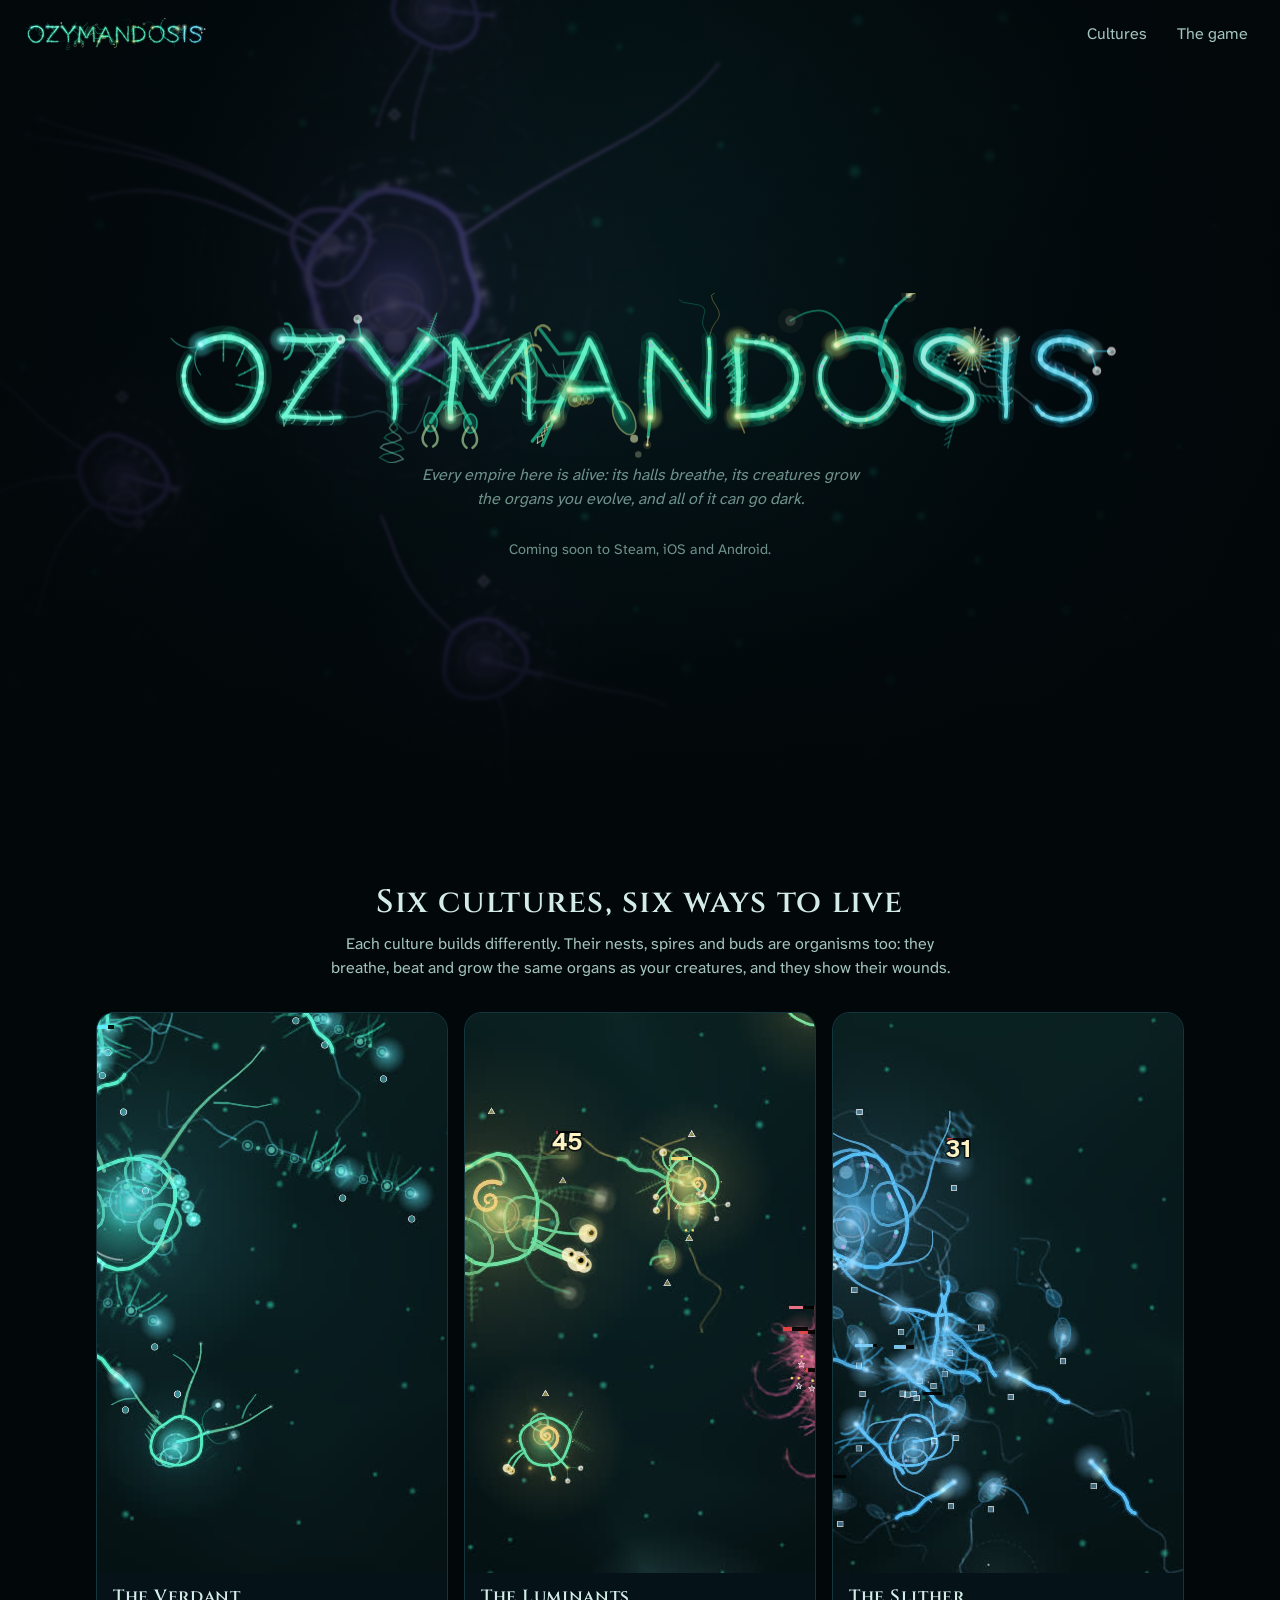
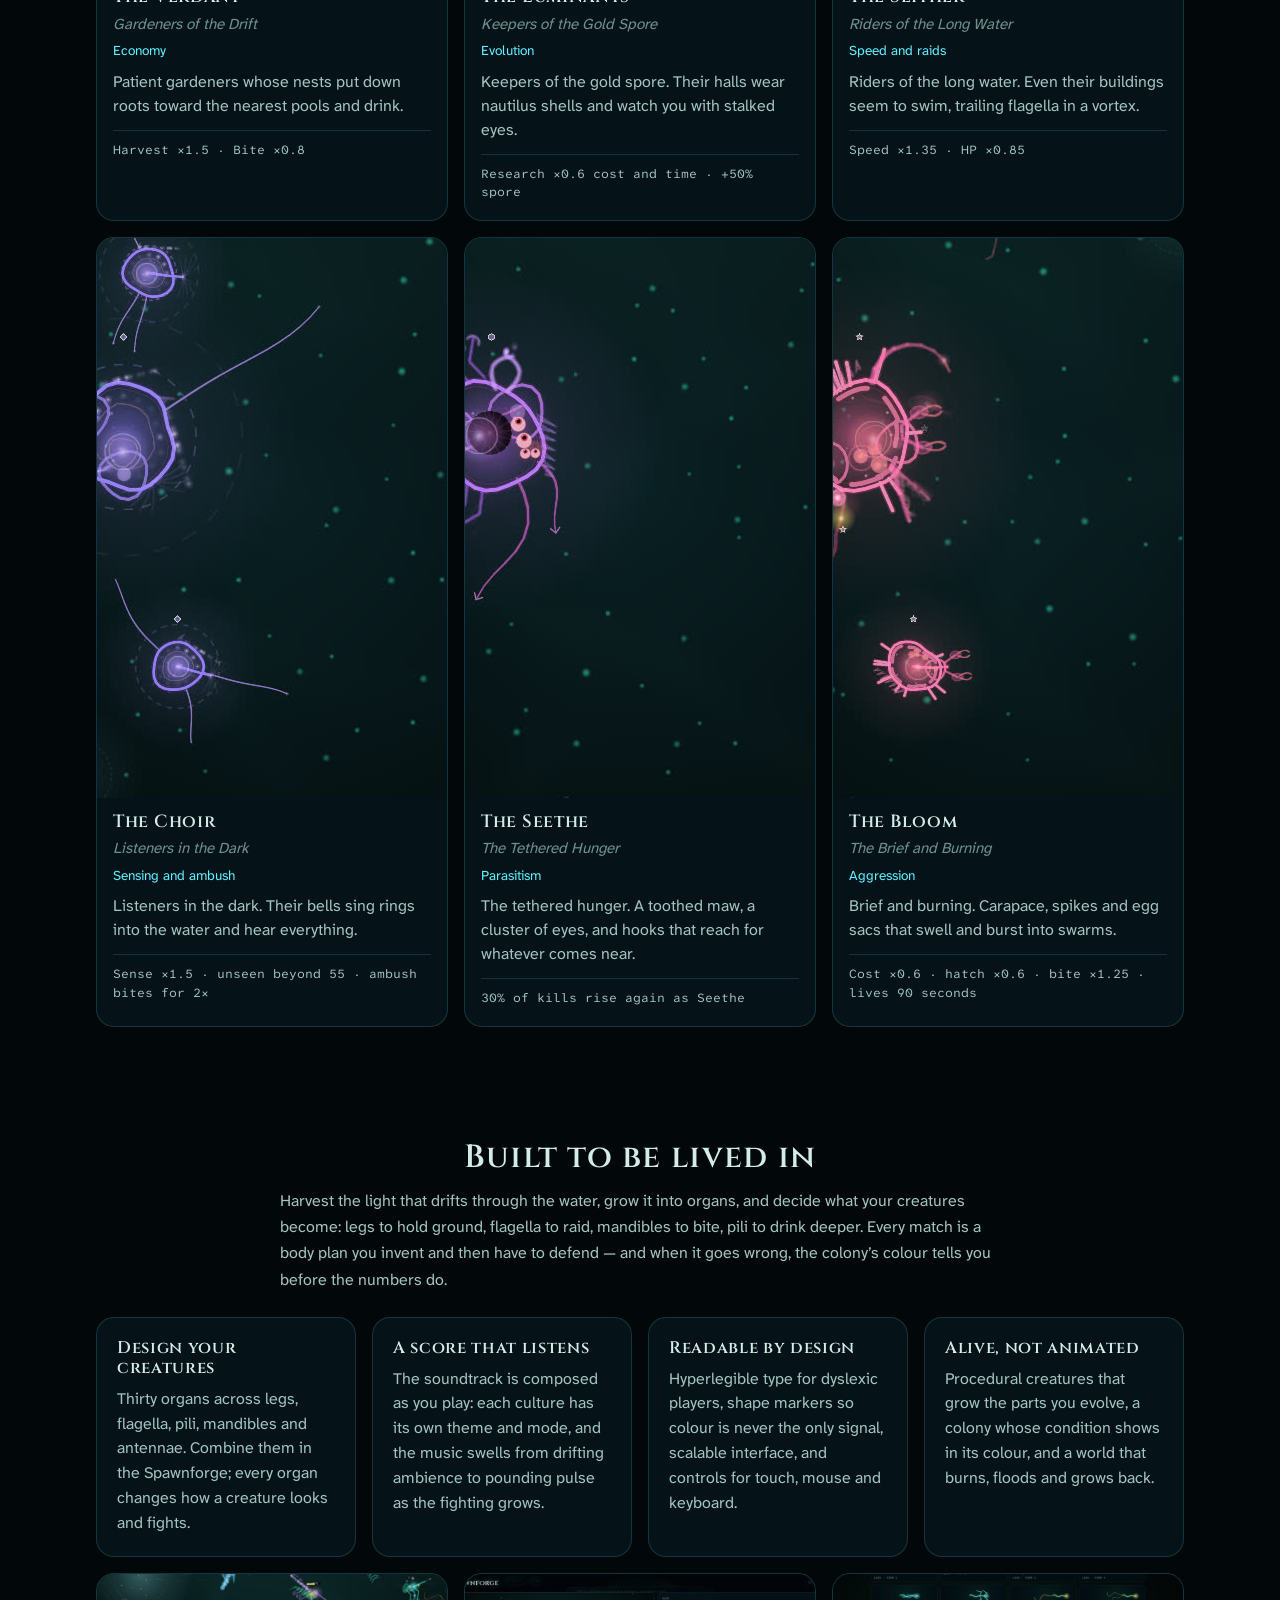
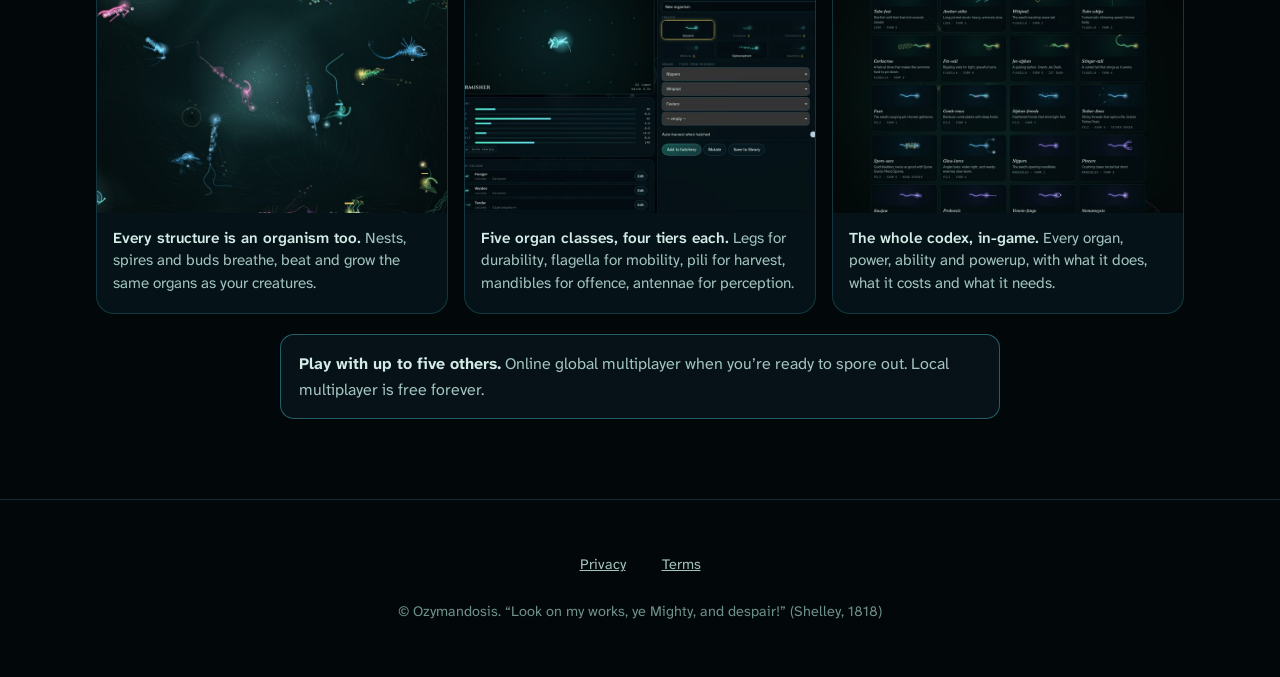
==== index.html @ fb5f427e "site: reword the multiplayer line Christopher's copy: "Play with up to five others. Online global mu" ====
<!doctype html>
<html lang="en">
<head>
<meta charset="utf-8">
<meta name="viewport" content="width=device-width, initial-scale=1">
<meta name="theme-color" content="#02070a">
<title>Ozymandosis — a real-time strategy game of living light</title>
<meta name="description" content="A real-time strategy game of living light: grow a bioluminescent culture, evolve its creatures organ by organ. Coming to Steam, iOS and Android.">
<link rel="canonical" href="https://ozymandosis.com/">
<meta property="og:type" content="website">
<meta property="og:site_name" content="Ozymandosis">
<meta property="og:locale" content="en">
<meta property="og:url" content="https://ozymandosis.com/">
<meta property="og:title" content="Ozymandosis — a real-time strategy game of living light">
<meta property="og:description" content="A real-time strategy game of living light: grow a bioluminescent culture, evolve its creatures organ by organ. Coming to Steam, iOS and Android.">
<meta property="og:image" content="https://ozymandosis.com/img/og.jpg">
<meta property="og:image:width" content="1200">
<meta property="og:image:height" content="630">
<meta property="og:image:alt" content="The Ozymandosis title screen: a glowing wordmark over a dark bloom of creatures.">
<meta name="twitter:card" content="summary_large_image">
<meta name="twitter:title" content="Ozymandosis — a real-time strategy game of living light">
<meta name="twitter:description" content="A real-time strategy game of living light: grow a bioluminescent culture, evolve its creatures organ by organ. Coming to Steam, iOS and Android.">
<meta name="twitter:image" content="https://ozymandosis.com/img/og.jpg">
<link rel="icon" href="/icon.svg" type="image/svg+xml">
<link rel="preload" href="/fonts/AtkinsonNext-normal.woff2" as="font" type="font/woff2" crossorigin>
<script type="application/ld+json">
{
  "@context": "https://schema.org",
  "@graph": [
    {
      "@type": "VideoGame",
      "@id": "https://ozymandosis.com/#game",
      "name": "Ozymandosis",
      "url": "https://ozymandosis.com/",
      "description": "A real-time strategy game of living light: grow a bioluminescent culture, evolve its creatures organ by organ. Coming to Steam, iOS and Android.",
      "image": "https://ozymandosis.com/img/title.jpg",
      "genre": "Real-time strategy",
      "applicationCategory": "Game",
      "gamePlatform": [
        "Steam",
        "iOS",
        "Android"
      ],
      "operatingSystem": "Windows, macOS, iOS, Android",
      "inLanguage": "en",
      "publisher": {
        "@id": "https://ozymandosis.com/#org"
      }
    },
    {
      "@type": "Organization",
      "@id": "https://ozymandosis.com/#org",
      "name": "Ozymandosis",
      "url": "https://ozymandosis.com/",
      "logo": "https://ozymandosis.com/icon.svg"
    },
    {
      "@type": "WebSite",
      "@id": "https://ozymandosis.com/#site",
      "url": "https://ozymandosis.com/",
      "name": "Ozymandosis",
      "inLanguage": "en",
      "about": {
        "@id": "https://ozymandosis.com/#game"
      }
    }
  ]
}
</script>
<link rel="stylesheet" href="/ozy.css">
<link rel="stylesheet" href="/site.css">
</head>
<body>
<nav class="site" aria-label="Site">
  <a class="mark" href="/" aria-label="Ozymandosis home"><canvas data-living-logo aria-hidden="true"></canvas><span class="sr-only">Ozymandosis</span></a>
  <div class="links"><a href="#cultures">Cultures</a><a href="#world">The game</a></div>
</nav>
<header class="hero">
  <div>
    <h1 class="title-lockup hero-title"><canvas data-living-logo aria-hidden="true"></canvas><span class="sr-only">Ozymandosis</span></h1>
    <p class="verse">Every empire here is alive: its halls breathe, its creatures grow the organs you evolve, and all of it can go dark.</p>
    <p class="platforms" id="platforms">Coming soon to Steam, iOS and Android.</p>
  </div>
</header>

<section class="band" id="cultures">
  <h2>Six cultures, six ways to live</h2>
  <p class="intro">Each culture builds differently. Their nests, spires and buds are organisms too: they breathe, beat and grow the same organs as your creatures, and they show their wounds.</p>
  <div class="cultures">
    <article class="culture"><img src="/img/verdant.jpg" alt="A Verdant nucleus sending roots toward glowing pools" loading="lazy" decoding="async" width="820" height="560"><div class="tx"><h3>The Verdant</h3><p class="epithet">Gardeners of the Drift</p><p class="role">Economy</p><p>Patient gardeners whose nests put down roots toward the nearest pools and drink.</p><p class="rule">Harvest ×1.5 · Bite ×0.8</p></div></article>
    <article class="culture"><img src="/img/luminant.jpg" alt="A Luminant nucleus with a golden nautilus shell and eyes on stalks" loading="lazy" decoding="async" width="820" height="560"><div class="tx"><h3>The Luminants</h3><p class="epithet">Keepers of the Gold Spore</p><p class="role">Evolution</p><p>Keepers of the gold spore. Their halls wear nautilus shells and watch you with stalked eyes.</p><p class="rule">Research ×0.6 cost and time · +50% spore</p></div></article>
    <article class="culture"><img src="/img/current.jpg" alt="A Slither nucleus trailing a vortex of flagella" loading="lazy" decoding="async" width="820" height="560"><div class="tx"><h3>The Slither</h3><p class="epithet">Riders of the Long Water</p><p class="role">Speed and raids</p><p>Riders of the long water. Even their buildings seem to swim, trailing flagella in a vortex.</p><p class="rule">Speed ×1.35 · HP ×0.85</p></div></article>
    <article class="culture"><img src="/img/choir.jpg" alt="A Choir bell with long antennae and chasing lights" loading="lazy" decoding="async" width="820" height="560"><div class="tx"><h3>The Choir</h3><p class="epithet">Listeners in the Dark</p><p class="role">Sensing and ambush</p><p>Listeners in the dark. Their bells sing rings into the water and hear everything.</p><p class="rule">Sense ×1.5 · unseen beyond 55 · ambush bites for 2×</p></div></article>
    <article class="culture"><img src="/img/umbral.jpg" alt="A Seethe nucleus with a toothed maw, clustered eyes and hooked tethers" loading="lazy" decoding="async" width="820" height="560"><div class="tx"><h3>The Seethe</h3><p class="epithet">The Tethered Hunger</p><p class="role">Parasitism</p><p>The tethered hunger. A toothed maw, a cluster of eyes, and hooks that reach for whatever comes near.</p><p class="rule">30% of kills rise again as Seethe</p></div></article>
    <article class="culture"><img src="/img/bloom.jpg" alt="A Bloom nucleus armoured in plates and spikes, with egg sacs" loading="lazy" decoding="async" width="820" height="560"><div class="tx"><h3>The Bloom</h3><p class="epithet">The Brief and Burning</p><p class="role">Aggression</p><p>Brief and burning. Carapace, spikes and egg sacs that swell and burst into swarms.</p><p class="rule">Cost ×0.6 · hatch ×0.6 · bite ×1.25 · lives 90 seconds</p></div></article>
  </div>
</section>

<section class="band" id="world">
  <h2>Built to be lived in</h2>
    <p class="loop">Harvest the light that drifts through the water, grow it into organs, and decide what your creatures become: legs to hold ground, flagella to raid, mandibles to bite, pili to drink deeper. Every match is a body plan you invent and then have to defend — and when it goes wrong, the colony’s colour tells you before the numbers do.</p>
  <div class="pillars">
    <div class="pillar"><h3>Design your creatures</h3><p>Thirty organs across legs, flagella, pili, mandibles and antennae. Combine them in the Spawnforge; every organ changes how a creature looks and fights.</p></div>
    <div class="pillar"><h3>A score that listens</h3><p>The soundtrack is composed as you play: each culture has its own theme and mode, and the music swells from drifting ambience to pounding pulse as the fighting grows.</p></div>
    <div class="pillar"><h3>Readable by design</h3><p>Hyperlegible type for dyslexic players, shape markers so colour is never the only signal, scalable interface, and controls for touch, mouse and keyboard.</p></div>
    <div class="pillar"><h3>Alive, not animated</h3><p>Procedural creatures that grow the parts you evolve, a colony whose condition shows in its colour, and a world that burns, floods and grows back.</p></div>
  </div>
    <div class="figures">
      <figure class="figure"><img src="/img/world.jpg" alt="A colony in play: several glowing creatures with luminous trails around a bright nucleus" loading="lazy" decoding="async" width="820" height="560"><figcaption><b>Every structure is an organism too.</b> Nests, spires and buds breathe, beat and grow the same organs as your creatures.</figcaption></figure>
      <figure class="figure"><img src="/img/forge.jpg" alt="The Spawnforge: a creature diagram beside a list of organ slots and a library of saved designs" loading="lazy" decoding="async" width="820" height="560"><figcaption><b>Five organ classes, four tiers each.</b> Legs for durability, flagella for mobility, pili for harvest, mandibles for offence, antennae for perception.</figcaption></figure>
      <figure class="figure"><img src="/img/codex.jpg" alt="The organ codex: a grid of organ cards, each with a creature, its stats and its cost" loading="lazy" decoding="async" width="820" height="560"><figcaption><b>The whole codex, in-game.</b> Every organ, power, ability and powerup, with what it does, what it costs and what it needs.</figcaption></figure>
    </div>
    <p class="playwith"><b>Play with up to five others.</b> Online global multiplayer when you’re ready to spore out. Local multiplayer is free forever.</p>
  </section>

<footer class="site">
  <p><a href="/privacy">Privacy</a><a href="/terms">Terms</a></p>
  <p>© Ozymandosis. “Look on my works, ye Mighty, and despair!” (Shelley, 1818)</p>
</footer>
<script src="/living-logo.js" defer></script>
</body>
</html>
---- ozy.css ----
/* Shared look for the account portal and the admin console: the game's abyss, legible type. */
@font-face { font-family: 'Atkinson Hyperlegible Next'; font-weight: 200 800; font-display: swap; src: url(/fonts/AtkinsonNext-normal.woff2) format('woff2'); }
@font-face { font-family: 'Atkinson Hyperlegible Mono'; font-weight: 200 800; font-display: swap; src: url(/fonts/AtkinsonMono-normal.woff2) format('woff2'); }
@font-face { font-family: 'Cinzel'; font-weight: 400 900; font-display: swap; src: url(/fonts/Cinzel-normal.woff2) format('woff2'); }
@font-face { font-family: 'Cinzel Decorative'; font-weight: 700; font-display: swap; src: url(/fonts/CinzelDecorative-700.woff2) format('woff2'); }
:root {
  --abyss: #02070a; --panel: rgba(6, 22, 28, .86); --panel-2: #0a1c22; --ink: #d4ece7; --ink-soft: #a3c4be; --ink-dim: #6f918b;
  --line: rgba(96, 240, 255, .16); --line-2: rgba(96, 240, 255, .34); --accent: #60f0ff; --verdant: #38f8c8; --gold: #ffe066; --danger: #ff7a7a; --warn: #ffb347;
  --display: 'Cinzel', 'Times New Roman', serif; --body: 'Atkinson Hyperlegible Next', system-ui, sans-serif; --mono: 'Atkinson Hyperlegible Mono', ui-monospace, monospace;
  color-scheme: dark;
}
* { box-sizing: border-box; }
html, body { margin: 0; min-height: 100%; background: radial-gradient(ellipse at 50% -10%, #0c2a30 0%, var(--abyss) 60%) fixed, var(--abyss); color: var(--ink); font: 16px/1.5 var(--body); }
a { color: var(--accent); }
h1, h2, h3 { font-family: var(--display); font-weight: 600; letter-spacing: .04em; line-height: 1.2; margin: 0 0 .5em; text-wrap: balance; }
h1 { font-size: 1.6rem; } h2 { font-size: 1.2rem; } h3 { font-size: 1rem; }
.logo { font-family: 'Cinzel Decorative', var(--display); font-weight: 700; font-size: clamp(1.6rem, 7vw, 2.4rem); letter-spacing: .03em; text-align: center; margin: 28px 0 4px;
  background: linear-gradient(100deg, #bffcf0, #60f0ff 35%, #b090ff 65%, #ffa0d8 85%, #ffe066); -webkit-background-clip: text; background-clip: text; color: transparent; }
.sub { text-align: center; color: var(--ink-soft); margin: 0 0 24px; }
.wrap { max-width: 560px; margin: 0 auto; padding: 0 16px 48px; }
.card { background: var(--panel); border: 1px solid var(--line); border-radius: 18px; padding: 20px; margin-bottom: 16px; backdrop-filter: blur(8px); }
label { display: block; font-size: .85rem; color: var(--ink-soft); margin: 12px 0 6px; }
input, select, textarea { width: 100%; font: inherit; color: inherit; background: rgba(0, 8, 12, .7); border: 1px solid var(--line-2); border-radius: 10px; padding: 10px 12px; min-height: 44px; }
input:focus, select:focus, textarea:focus { outline: 2px solid var(--accent); outline-offset: 1px; }
.btn { display: inline-flex; align-items: center; justify-content: center; gap: 8px; min-height: 44px; padding: 10px 18px; border-radius: 999px; border: 1px solid var(--line-2);
  background: rgba(10, 30, 38, .8); color: var(--ink); font: 600 .95rem var(--body); cursor: pointer; text-decoration: none; text-align: center; line-height: 1.2; }
.btn:hover { border-color: var(--accent); }
.btn:focus-visible { outline: 2px solid var(--accent); outline-offset: 2px; }
.btn.primary { background: linear-gradient(135deg, rgba(56, 248, 200, .3), rgba(96, 240, 255, .2)); border-color: rgba(96, 240, 255, .6); }
.btn.danger { border-color: rgba(255, 122, 122, .55); color: #ffc0c0; }
.btn.small { min-height: 34px; padding: 6px 12px; font-size: .85rem; }
.btn[disabled] { opacity: .45; pointer-events: none; }
.btn.block { width: 100%; }
.row { display: flex; gap: 10px; flex-wrap: wrap; align-items: center; }
.stack > * + * { margin-top: 10px; }
.muted { color: var(--ink-dim); } .soft { color: var(--ink-soft); }
.mono { font-family: var(--mono); font-size: .88em; }
.msg { padding: 10px 14px; border-radius: 12px; margin: 12px 0; border: 1px solid var(--line-2); background: rgba(6, 30, 34, .9); }
.msg.error { border-color: rgba(255, 122, 122, .55); background: rgba(40, 8, 10, .85); color: #ffd0d0; }
.msg.ok { border-color: rgba(56, 248, 200, .5); background: rgba(8, 34, 26, .9); }
.tabs { display: flex; gap: 6px; margin-bottom: 16px; }
.tabs button { flex: 1; }
.tabs button[aria-selected=true] { background: rgba(96, 240, 255, .16); border-color: var(--accent); }
.providers { display: grid; grid-template-columns: repeat(auto-fit, minmax(150px, 1fr)); gap: 8px; }
.or { display: flex; align-items: center; gap: 10px; color: var(--ink-dim); margin: 18px 0; font-size: .85rem; }
.or::before, .or::after { content: ''; flex: 1; height: 1px; background: var(--line); }
.kv { display: grid; grid-template-columns: auto 1fr; gap: 6px 16px; }
.kv dt { color: var(--ink-dim); } .kv dd { margin: 0; }
.pill { display: inline-block; padding: 2px 10px; border-radius: 999px; font-size: .8rem; border: 1px solid var(--line-2); white-space: nowrap; }
.pill.good { border-color: rgba(56, 248, 200, .6); color: var(--verdant); } .pill.warn { border-color: rgba(255, 179, 71, .6); color: var(--warn); } .pill.bad { border-color: rgba(255, 122, 122, .6); color: var(--danger); }
.codes { display: grid; grid-template-columns: repeat(2, 1fr); gap: 6px; font-family: var(--mono); }
.qr svg { width: 200px; height: 200px; display: block; margin: 12px auto; border-radius: 12px; }
.list { display: grid; gap: 8px; }
.item { display: flex; justify-content: space-between; align-items: center; gap: 12px; padding: 10px 12px; border: 1px solid var(--line); border-radius: 12px; }
.item > div { min-width: 0; }
footer { text-align: center; color: var(--ink-dim); font-size: .85rem; margin-top: 24px; }
[hidden] { display: none !important; }
@media (prefers-reduced-motion: reduce) { * { transition: none !important; } }

/* ── the living title, the beta badge and the beta notice (site, portal) ── */
.title-lockup { position: relative; display: block; margin: 0 auto; line-height: 0; }
canvas[data-living-logo] { display: block; width: 100%; aspect-ratio: 708 / 120; }
.title-lockup .sr-only, .sr-only { position: absolute; width: 1px; height: 1px; overflow: hidden; clip: rect(0 0 0 0); white-space: nowrap; }
.beta-badge { display: inline-flex; align-items: center; justify-content: center; font: 700 .72rem/1 var(--body); letter-spacing: .12em; text-transform: uppercase; color: #1a1400;
  background: linear-gradient(135deg, #ffe066, #ffb347); border-radius: 999px; padding: 5px 9px 4px; box-shadow: 0 0 14px rgba(255, 200, 90, .45); white-space: nowrap; }
.title-lockup .beta-badge { position: absolute; right: 1.5%; top: -2px; }
.hero .verse { margin-top: 14px; }
.beta-banner { position: relative; z-index: 5; display: flex; gap: 10px; align-items: center; justify-content: center; flex-wrap: wrap; text-align: center; padding: 9px 16px;
  background: linear-gradient(90deg, rgba(60, 40, 6, .92), rgba(40, 26, 4, .92)); border-bottom: 1px solid rgba(255, 200, 90, .4); color: #ffe7b0; font-size: .9rem; line-height: 1.4; }
.beta-banner a { color: #ffe066; }
.portal-title { width: min(100%, 560px); margin: 20px auto 0; }
.brand .beta-badge { font-size: .6rem; padding: 3px 7px 2px; vertical-align: middle; margin-left: 4px; }
---- site.css ----
/* ozymandosis.com — builds on ozy.css (tokens, type, buttons) */
body { overflow-x: hidden; }
.hero { position: relative; min-height: min(92vh, 860px); display: grid; place-items: center; text-align: center; padding: 72px 16px 56px; overflow: hidden; isolation: isolate; }
.hero::before { content: ''; position: absolute; inset: 0; z-index: -2; background: url(img/choir.jpg) center/cover no-repeat; opacity: .55; filter: blur(1.5px) saturate(1.15); transform: scale(1.06); }
.hero::after { content: ''; position: absolute; inset: 0; z-index: -1; background: radial-gradient(ellipse at 50% 40%, rgba(2, 7, 10, .2), rgba(2, 7, 10, .92) 72%), linear-gradient(to bottom, transparent 70%, var(--abyss)); }
.hero .logo { font-size: clamp(2.1rem, 9vw, 5rem); margin: 0; }
.hero .lede { font-family: var(--display); font-size: clamp(1rem, 2.6vw, 1.35rem); letter-spacing: .06em; color: var(--ink-soft); margin: 14px auto 8px; max-width: 34ch; text-wrap: balance; }
.hero .verse { font-style: italic; color: var(--ink-dim); max-width: 46ch; margin: 0 auto 28px; }
.hero .cta { display: flex; gap: 12px; justify-content: center; flex-wrap: wrap; }
.hero .cta .btn { min-width: 200px; min-height: 52px; font-size: 1.02rem; }
.platforms { margin-top: 18px; color: var(--ink-dim); font-size: .9rem; }
nav.site { position: absolute; top: 0; left: 0; right: 0; z-index: 2; display: flex; justify-content: space-between; align-items: center; padding: 14px 20px; }
nav.site .mark { font-family: 'Cinzel Decorative', var(--display); font-weight: 700; letter-spacing: .04em; color: var(--ink); text-decoration: none; }
nav.site .links { display: flex; gap: 6px; flex-wrap: wrap; }
nav.site .links a { color: var(--ink-soft); text-decoration: none; padding: 8px 12px; border-radius: 999px; }
nav.site .links a:hover { color: #fff; background: rgba(96, 240, 255, .08); }
section.band { max-width: 1120px; margin: 0 auto; padding: 56px 16px; }
section.band > h2 { font-size: clamp(1.4rem, 3.4vw, 2rem); text-align: center; margin-bottom: 10px; }
section.band > p.intro { text-align: center; color: var(--ink-soft); max-width: 62ch; margin: 0 auto 32px; text-wrap: pretty; }
.cultures { display: grid; grid-template-columns: repeat(auto-fill, minmax(300px, 1fr)); gap: 16px; }
.culture { background: var(--panel); border: 1px solid var(--line); border-radius: 18px; overflow: hidden; display: flex; flex-direction: column; }
.culture img { width: 100%; aspect-ratio: 820 / 560; object-fit: cover; display: block; background: #031015; }
.culture .tx { padding: 14px 16px 18px; }
.culture h3 { font-size: 1.1rem; margin: 0 0 4px; }
.culture .role { font-size: .85rem; color: var(--accent); margin: 0 0 8px; }
.culture p { margin: 0; color: var(--ink-soft); line-height: 1.5; }
.pillars { display: grid; grid-template-columns: repeat(auto-fit, minmax(240px, 1fr)); gap: 16px; }
.pillar { background: var(--panel); border: 1px solid var(--line); border-radius: 18px; padding: 20px; }
.pillar h3 { font-size: 1.05rem; }
.pillar p { margin: 0; color: var(--ink-soft); line-height: 1.55; }
.price { text-align: center; max-width: 560px; margin: 0 auto; }
.price .amount { font: 700 3rem/1 var(--body); margin: 8px 0; }
.price .amount small { font-size: 1rem; color: var(--ink-soft); font-weight: 500; }
.price ul { text-align: left; margin: 16px auto 24px; padding-left: 20px; color: var(--ink-soft); max-width: 420px; line-height: 1.7; }
footer.site { border-top: 1px solid var(--line); padding: 28px 16px 40px; text-align: center; color: var(--ink-dim); font-size: .9rem; }
footer.site a { color: var(--ink-soft); margin: 0 8px; }
.doc { max-width: 760px; margin: 0 auto; padding: 88px 16px 56px; line-height: 1.65; }
.doc h1 { font-size: 1.8rem; } .doc h2 { font-size: 1.2rem; margin-top: 32px; }
.doc p, .doc li { color: var(--ink-soft); } .doc strong { color: var(--ink); }
.doc .note { border: 1px solid rgba(255, 179, 71, .45); border-radius: 12px; padding: 12px 14px; color: #ffd8a0; }
@media (max-width: 560px) { nav.site .links a:not(:last-child) { display: none; } .hero .cta .btn { min-width: 0; width: 100%; } }
/* living title placements */
.hero-title { width: min(94vw, 1000px); }
nav.site { top: auto; position: absolute; }
nav.site .mark { display: inline-flex; align-items: center; gap: 8px; }
nav.site .mark canvas { width: 190px; }
nav.site .mark .beta-badge { font-size: .62rem; padding: 4px 7px 3px; }
.beta-banner + nav.site { top: auto; }
.hero { padding-top: 96px; }
.doc { padding-top: 110px; }
@media (max-width: 560px) { nav.site .mark canvas { width: 150px; } }

/* --- the game in detail (2026-09-29): the cultures' own epithets and balance rules,
   a loop paragraph, and three figures taken from the game's own captures --- */
.culture .epithet { font-style: italic; color: var(--ink-dim); margin: 0 0 6px; font-size: .95rem; }
.culture .rule { font-family: var(--mono); font-size: .78rem; color: var(--ink-soft); margin: 12px 0 0;
  padding-top: 10px; border-top: 1px solid var(--line); }
.loop { max-width: 720px; margin: 0 auto 24px; color: var(--ink-soft); line-height: 1.65; }
.figures { display: grid; grid-template-columns: repeat(auto-fit, minmax(300px, 1fr)); gap: 16px; margin-top: 16px; }
.figure { background: var(--panel); border: 1px solid var(--line); border-radius: 18px; overflow: hidden; margin: 0; }
.figure img { width: 100%; height: auto; aspect-ratio: 820 / 560; object-fit: cover; display: block; background: #031015; }
/* height:auto matters: the HTML height attribute on these images otherwise wins over
   aspect-ratio, which portrait-crops a wide UI capture and cuts off the content */
.figure figcaption { padding: 14px 16px 18px; color: var(--ink-soft); line-height: 1.5; font-size: .95rem; }
.figure figcaption b { color: var(--ink); font-weight: 600; }
.playwith { max-width: 720px; margin: 20px auto 0; padding: 16px 18px; border: 1px solid var(--line-2);
  border-radius: 14px; background: rgba(10, 30, 38, .5); color: var(--ink-soft); line-height: 1.6; }
.playwith b { color: var(--ink); }
footer.site a { display: inline-flex; align-items: center; min-height: 44px; padding: 0 10px; }
@media (max-width: 560px) {
  /* One card per swipe. Six stacked cards measured 4,605px — 71% of the phone page. */
  .cultures { display: flex; overflow-x: auto; scroll-snap-type: x mandatory;
    -webkit-overflow-scrolling: touch; gap: 12px; scrollbar-width: none; padding-bottom: 4px; }
  .cultures::-webkit-scrollbar { display: none; }
  .culture { flex: 0 0 84%; scroll-snap-align: center; }
  .culture p { font-size: .95rem; }
}
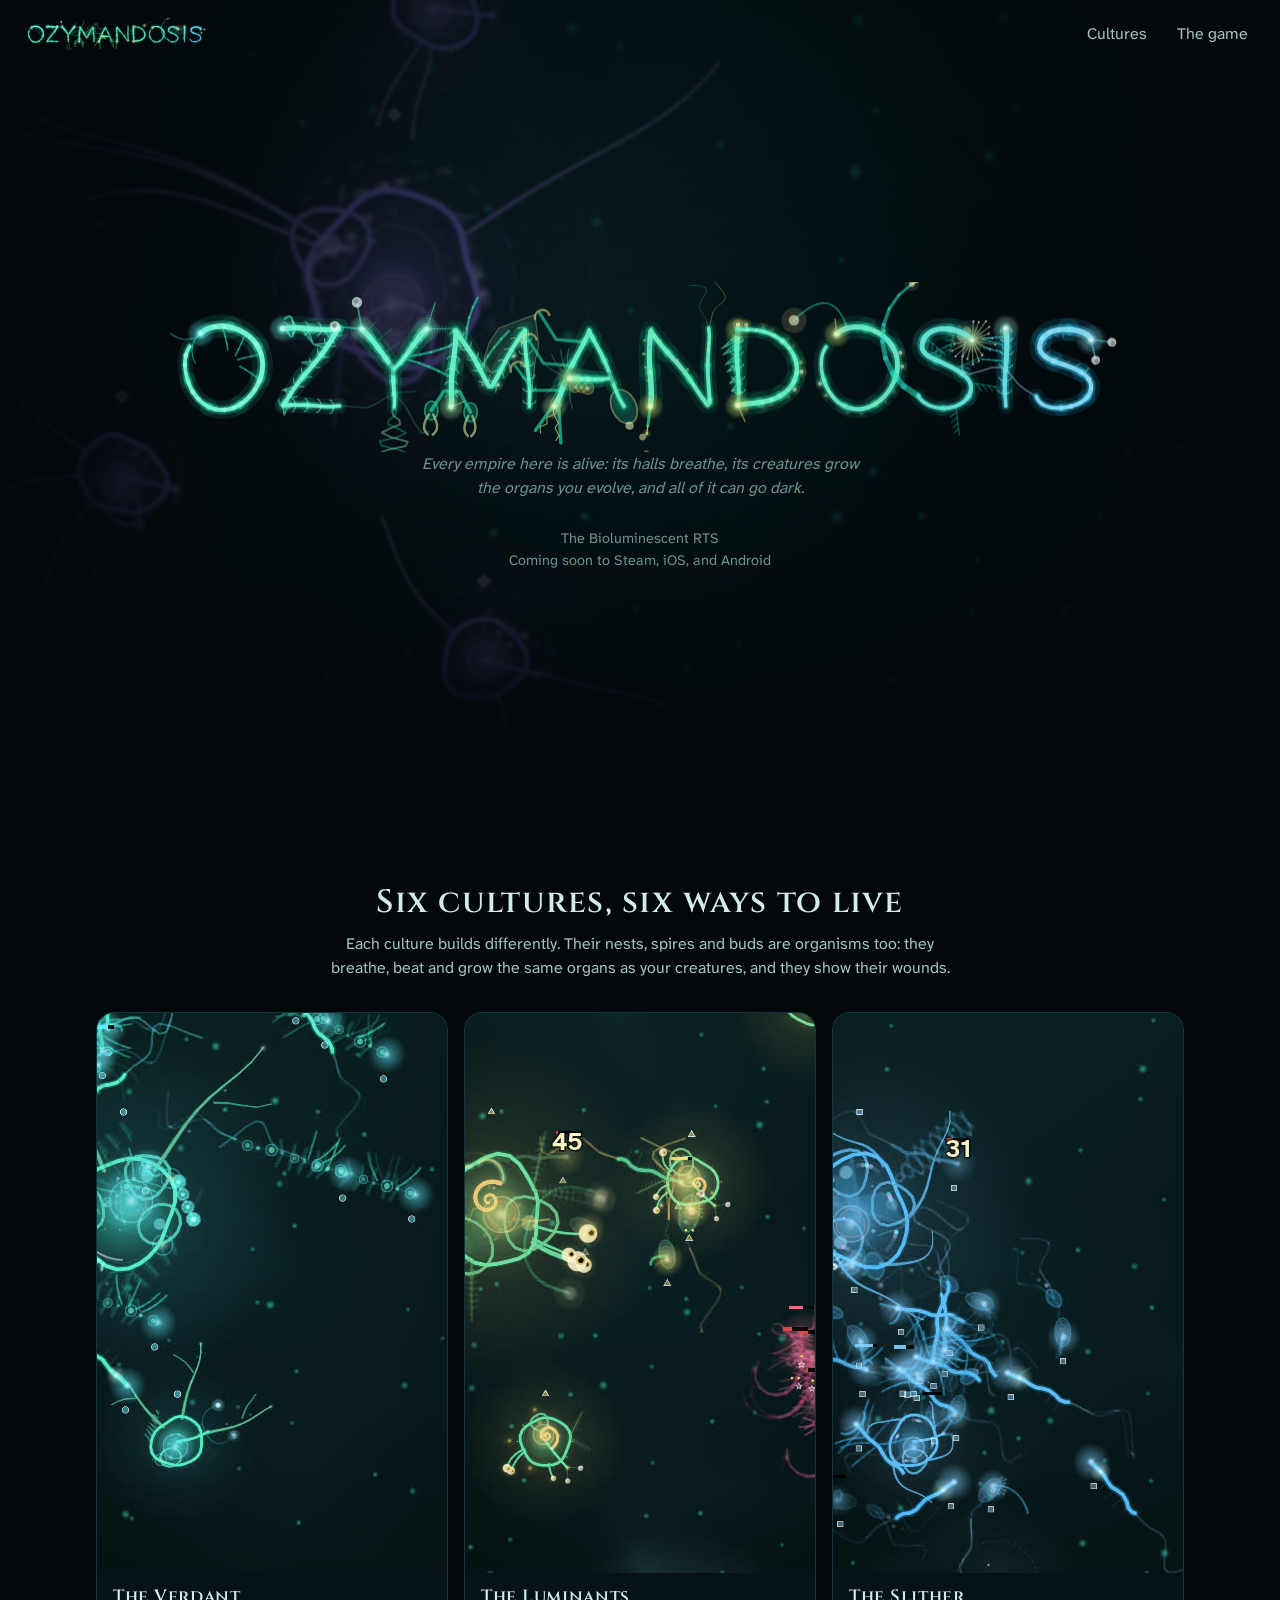
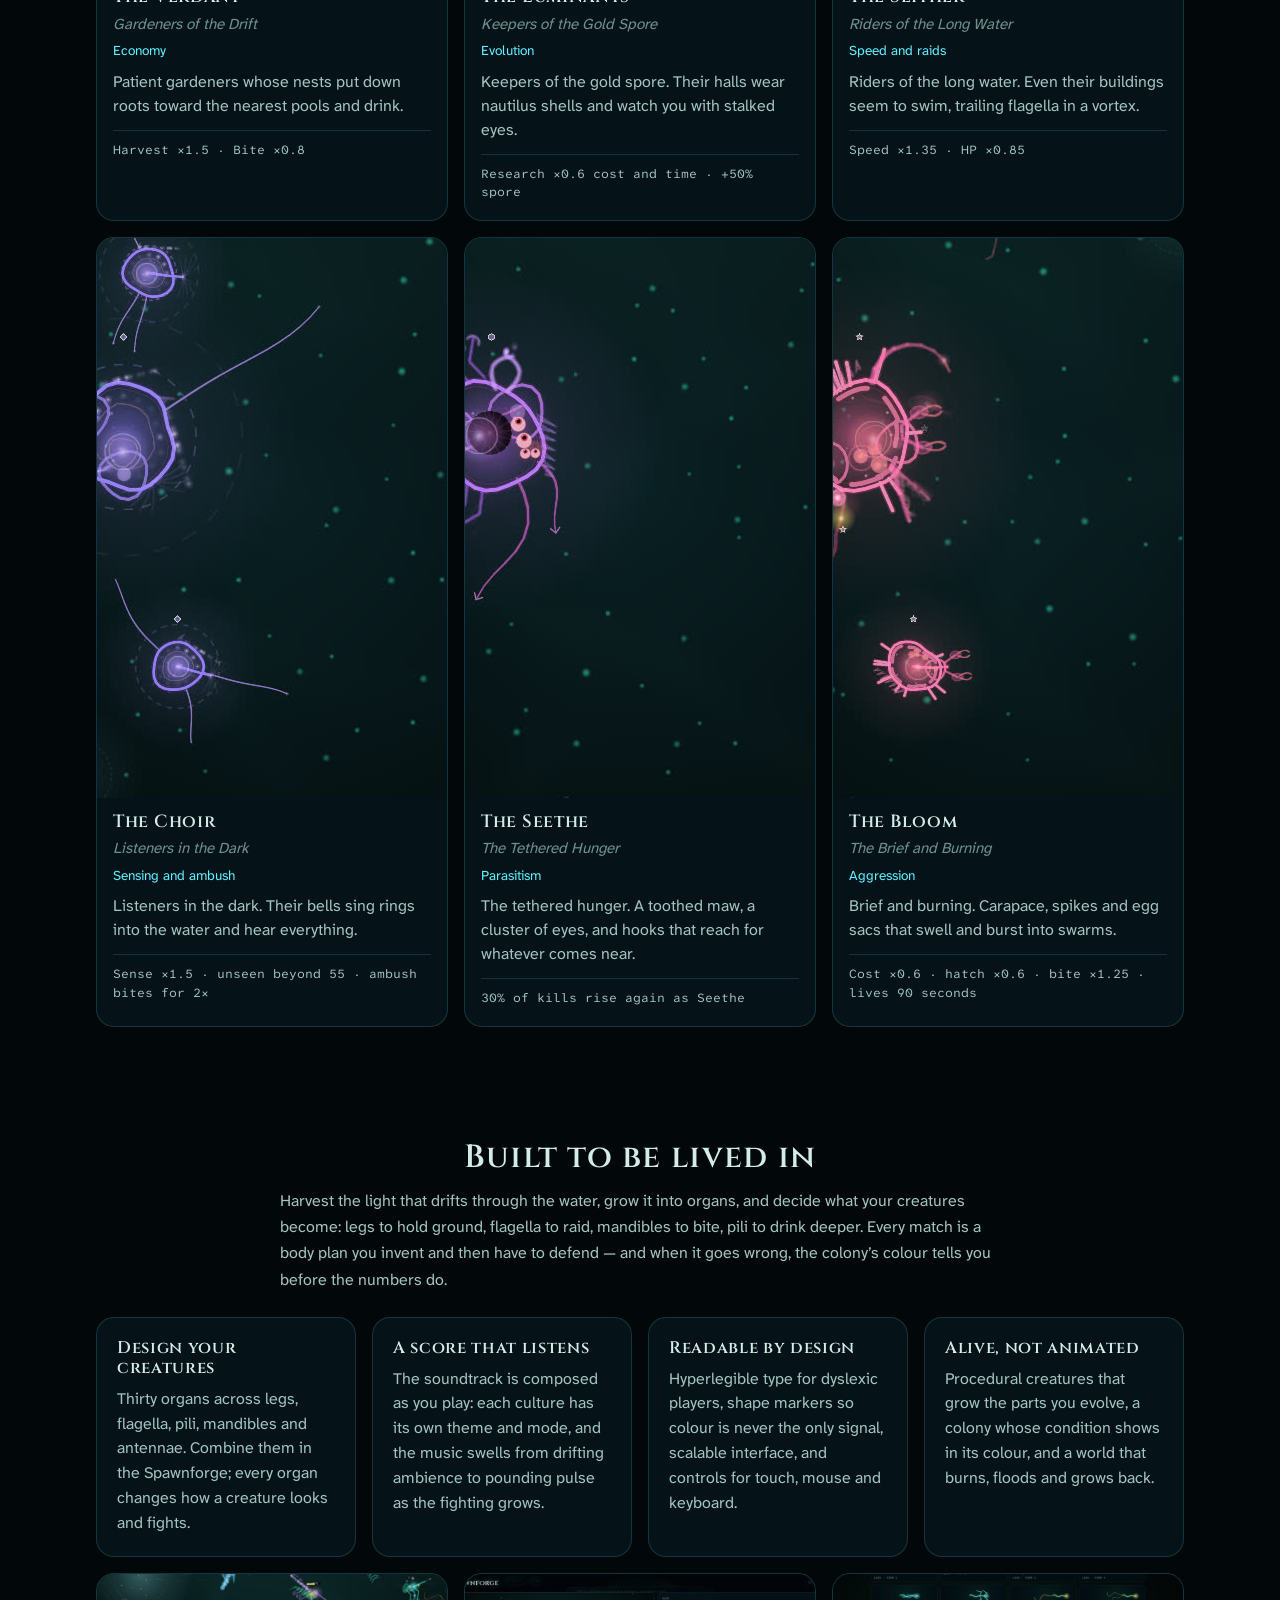
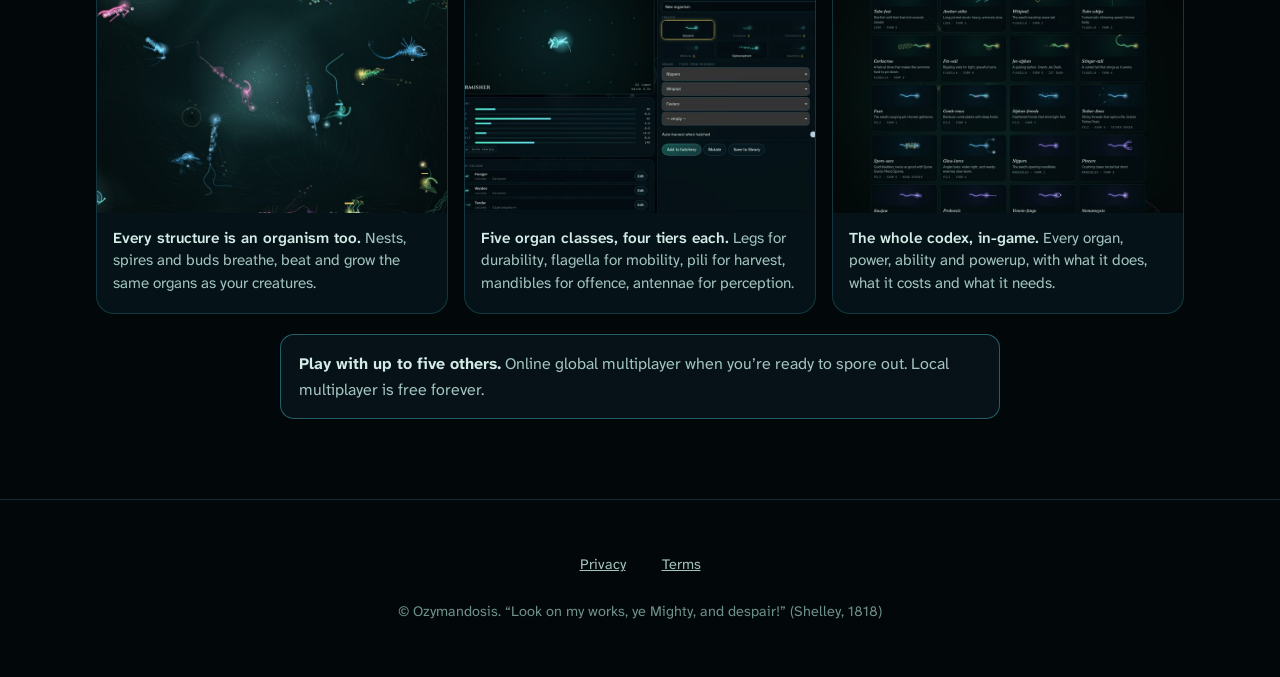
==== commit 21b35073: "site: the hero carries the game's positioning Christopher's copy: "The Bioluminescent RTS / Coming s" ====
--- a/index.html
+++ b/index.html
@@ -79,7 +79,7 @@
   <div>
     <h1 class="title-lockup hero-title"><canvas data-living-logo aria-hidden="true"></canvas><span class="sr-only">Ozymandosis</span></h1>
     <p class="verse">Every empire here is alive: its halls breathe, its creatures grow the organs you evolve, and all of it can go dark.</p>
-    <p class="platforms" id="platforms">Coming soon to Steam, iOS and Android.</p>
+    <p class="platforms" id="platforms">The Bioluminescent RTS<br>Coming soon to Steam, iOS, and Android</p>
   </div>
 </header>
 
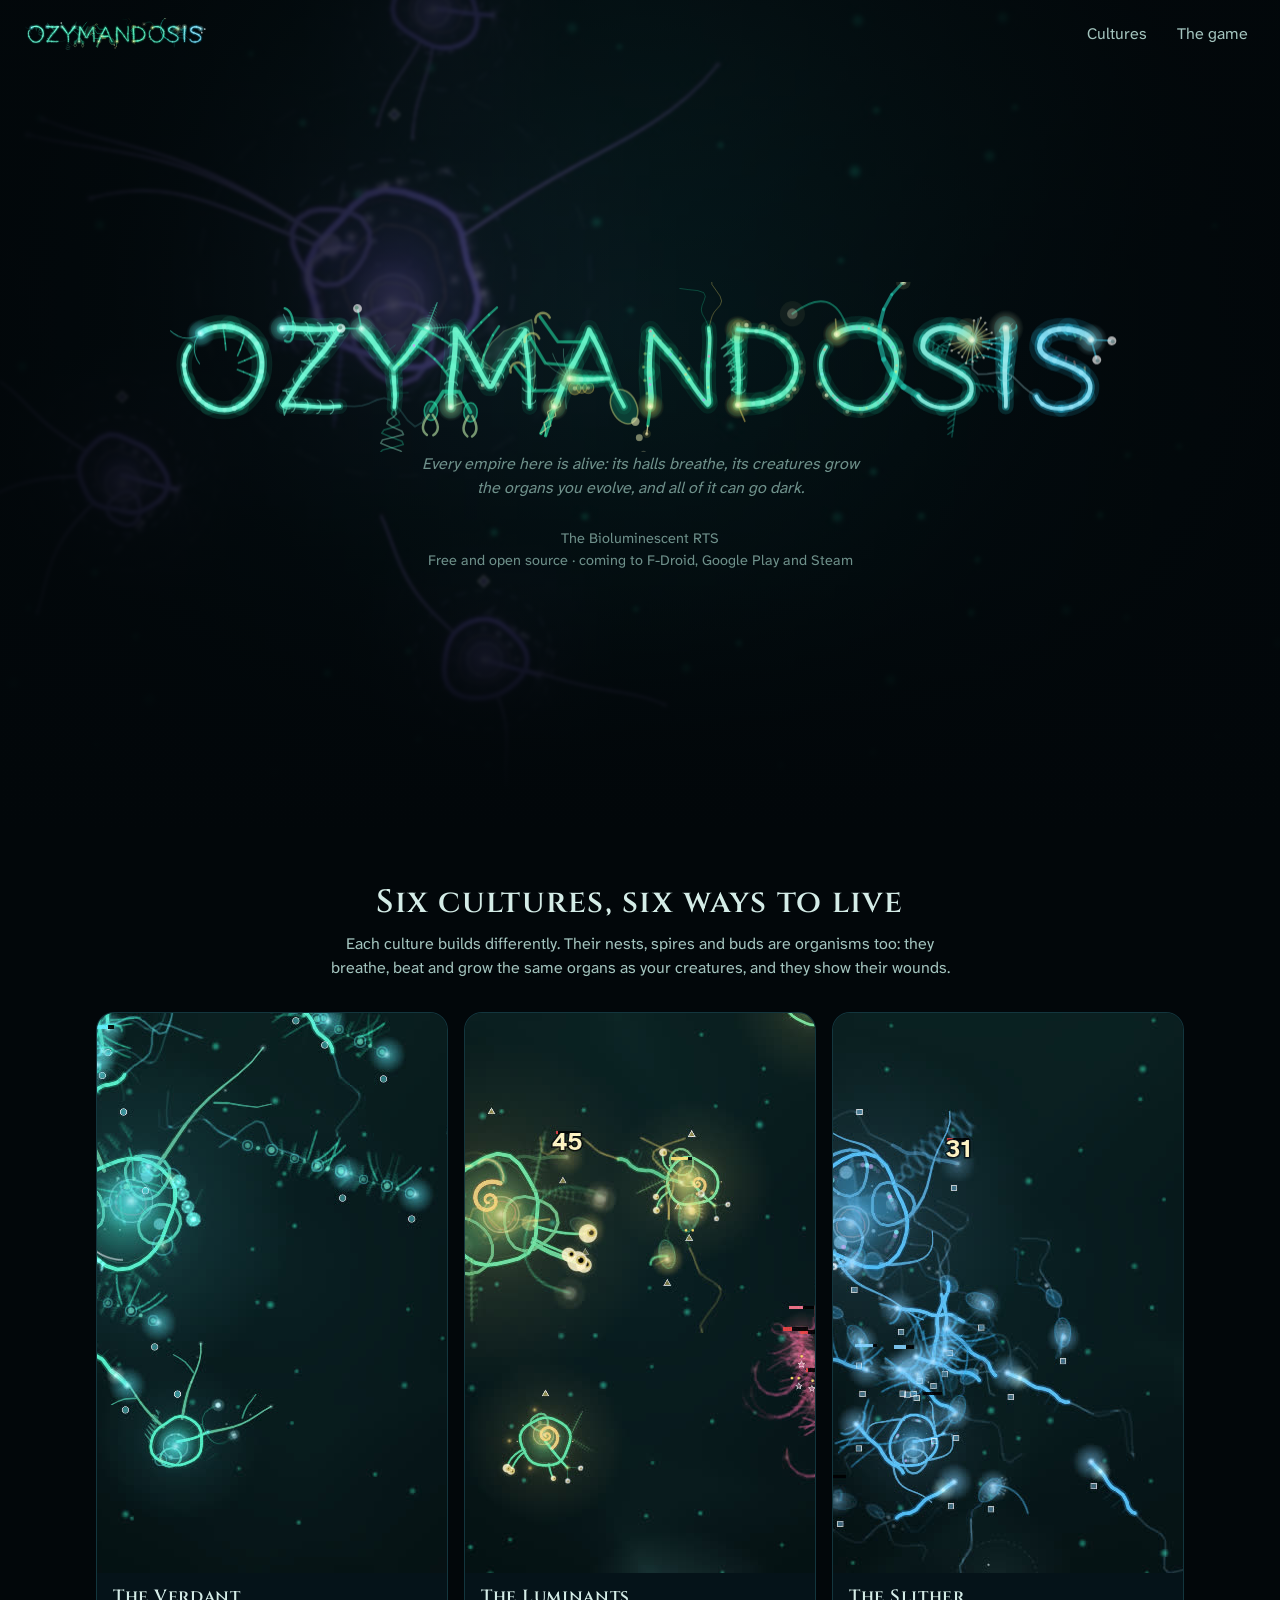
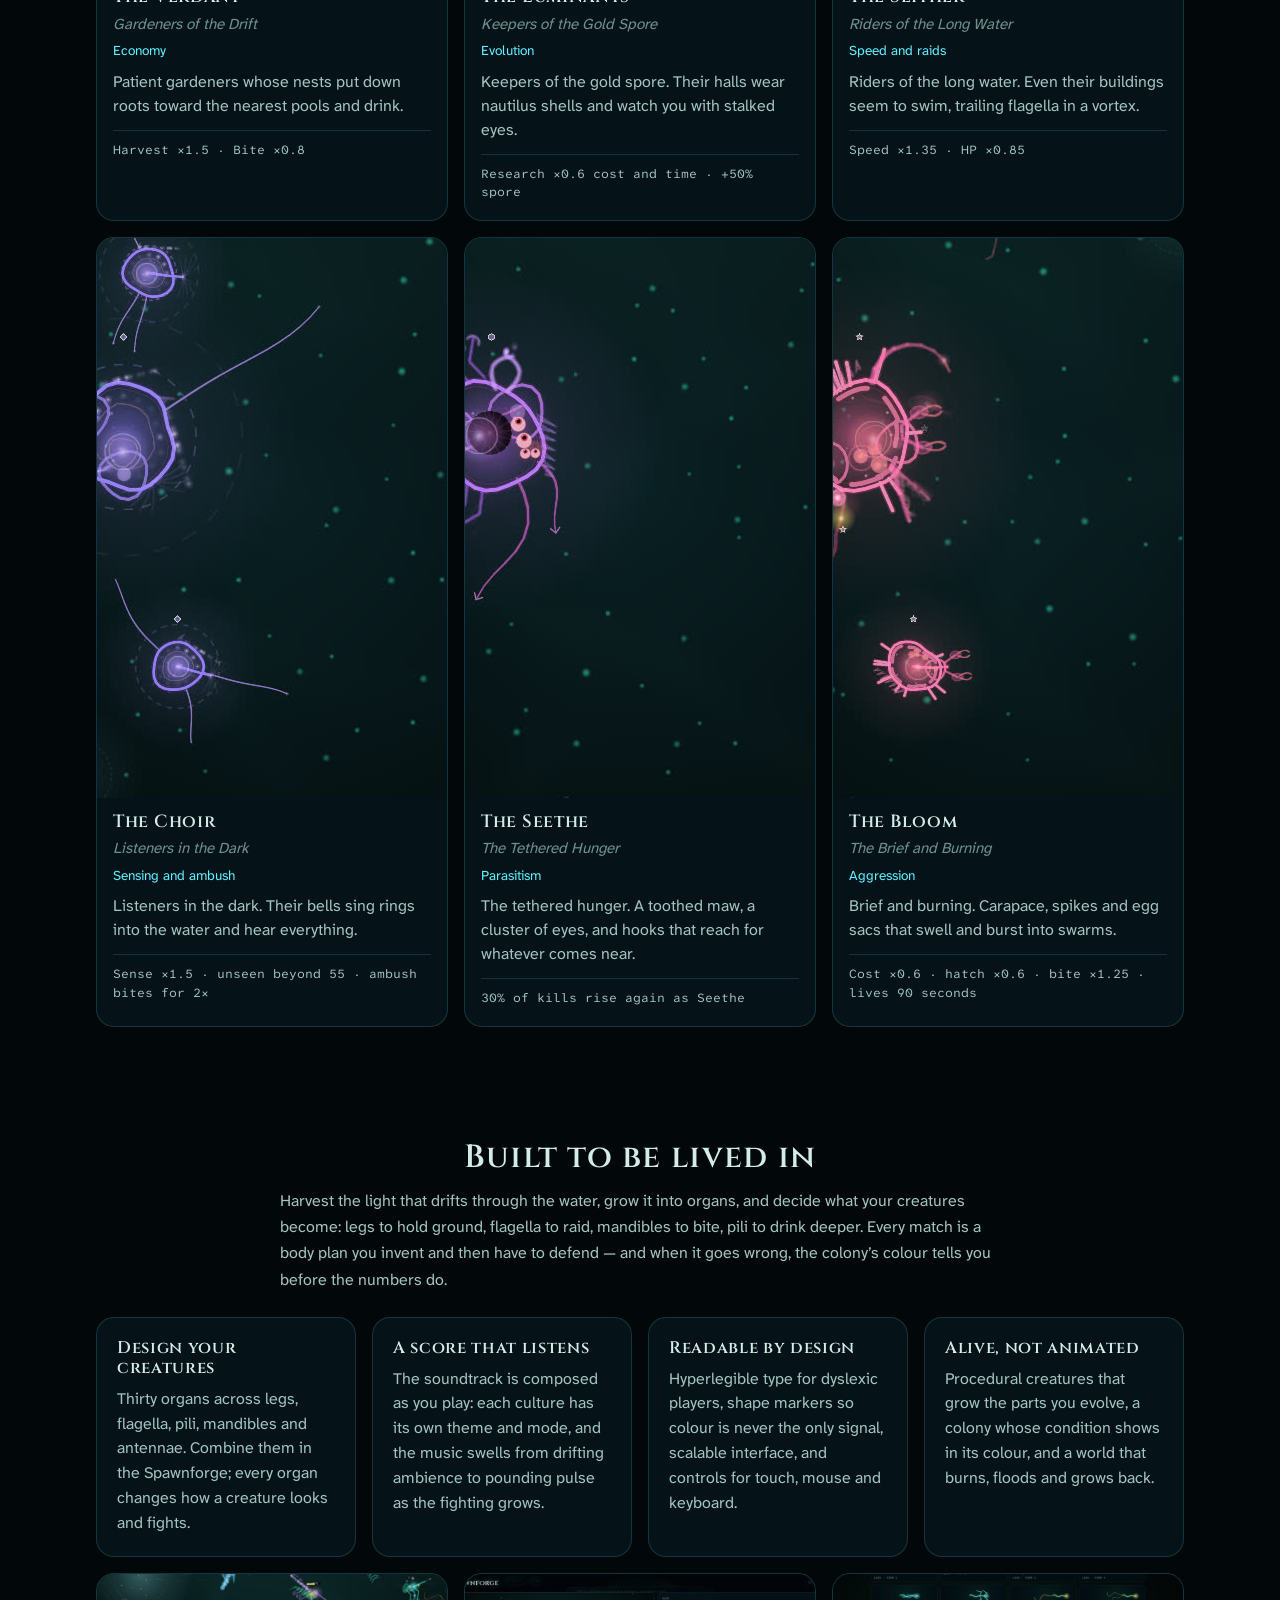
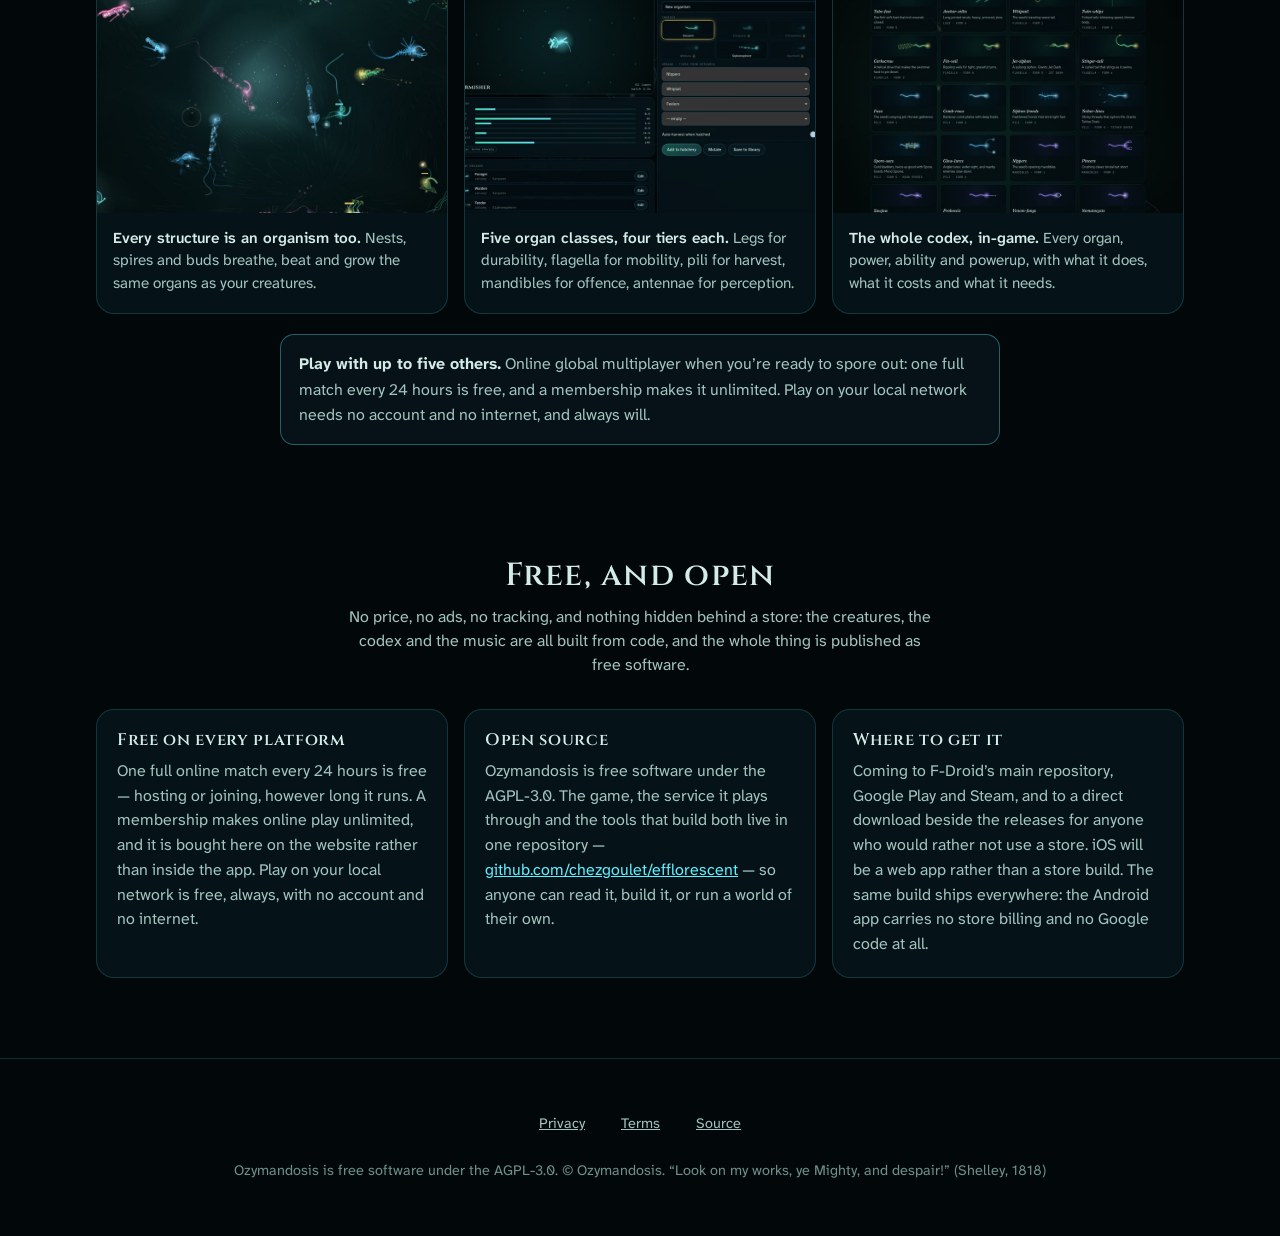
==== commit 4d82f2f0: "Free and open source: the site says what the game now is Ozymandosis is free on every platform, publ" ====
--- a/index.html
+++ b/index.html
@@ -5,21 +5,21 @@
 <meta name="viewport" content="width=device-width, initial-scale=1">
 <meta name="theme-color" content="#02070a">
 <title>Ozymandosis — a real-time strategy game of living light</title>
-<meta name="description" content="A real-time strategy game of living light: grow a bioluminescent culture, evolve its creatures organ by organ. Coming to Steam, iOS and Android.">
+<meta name="description" content="A real-time strategy game of living light: grow a bioluminescent culture, evolve its creatures organ by organ. Free and open source, coming to F-Droid, Google Play and Steam.">
 <link rel="canonical" href="https://ozymandosis.com/">
 <meta property="og:type" content="website">
 <meta property="og:site_name" content="Ozymandosis">
 <meta property="og:locale" content="en">
 <meta property="og:url" content="https://ozymandosis.com/">
 <meta property="og:title" content="Ozymandosis — a real-time strategy game of living light">
-<meta property="og:description" content="A real-time strategy game of living light: grow a bioluminescent culture, evolve its creatures organ by organ. Coming to Steam, iOS and Android.">
+<meta property="og:description" content="A real-time strategy game of living light: grow a bioluminescent culture, evolve its creatures organ by organ. Free and open source, coming to F-Droid, Google Play and Steam.">
 <meta property="og:image" content="https://ozymandosis.com/img/og.jpg">
 <meta property="og:image:width" content="1200">
 <meta property="og:image:height" content="630">
 <meta property="og:image:alt" content="The Ozymandosis title screen: a glowing wordmark over a dark bloom of creatures.">
 <meta name="twitter:card" content="summary_large_image">
 <meta name="twitter:title" content="Ozymandosis — a real-time strategy game of living light">
-<meta name="twitter:description" content="A real-time strategy game of living light: grow a bioluminescent culture, evolve its creatures organ by organ. Coming to Steam, iOS and Android.">
+<meta name="twitter:description" content="A real-time strategy game of living light: grow a bioluminescent culture, evolve its creatures organ by organ. Free and open source, coming to F-Droid, Google Play and Steam.">
 <meta name="twitter:image" content="https://ozymandosis.com/img/og.jpg">
 <link rel="icon" href="/icon.svg" type="image/svg+xml">
 <link rel="preload" href="/fonts/AtkinsonNext-normal.woff2" as="font" type="font/woff2" crossorigin>
@@ -32,16 +32,17 @@
       "@id": "https://ozymandosis.com/#game",
       "name": "Ozymandosis",
       "url": "https://ozymandosis.com/",
-      "description": "A real-time strategy game of living light: grow a bioluminescent culture, evolve its creatures organ by organ. Coming to Steam, iOS and Android.",
+      "description": "A real-time strategy game of living light: grow a bioluminescent culture, evolve its creatures organ by organ. Free and open source, coming to F-Droid, Google Play and Steam.",
+      "license": "https://www.gnu.org/licenses/agpl-3.0.html",
+      "isAccessibleForFree": true,
       "image": "https://ozymandosis.com/img/title.jpg",
       "genre": "Real-time strategy",
       "applicationCategory": "Game",
       "gamePlatform": [
-        "Steam",
-        "iOS",
-        "Android"
+        "Android",
+        "Steam"
       ],
-      "operatingSystem": "Windows, macOS, iOS, Android",
+      "operatingSystem": "Windows, macOS, Linux, Android",
       "inLanguage": "en",
       "publisher": {
         "@id": "https://ozymandosis.com/#org"
@@ -79,7 +80,7 @@
   <div>
     <h1 class="title-lockup hero-title"><canvas data-living-logo aria-hidden="true"></canvas><span class="sr-only">Ozymandosis</span></h1>
     <p class="verse">Every empire here is alive: its halls breathe, its creatures grow the organs you evolve, and all of it can go dark.</p>
-    <p class="platforms" id="platforms">The Bioluminescent RTS<br>Coming soon to Steam, iOS, and Android</p>
+    <p class="platforms" id="platforms">The Bioluminescent RTS<br>Free and open source · coming to F-Droid, Google Play and Steam</p>
   </div>
 </header>
 
@@ -110,12 +111,22 @@
       <figure class="figure"><img src="/img/forge.jpg" alt="The Spawnforge: a creature diagram beside a list of organ slots and a library of saved designs" loading="lazy" decoding="async" width="820" height="560"><figcaption><b>Five organ classes, four tiers each.</b> Legs for durability, flagella for mobility, pili for harvest, mandibles for offence, antennae for perception.</figcaption></figure>
       <figure class="figure"><img src="/img/codex.jpg" alt="The organ codex: a grid of organ cards, each with a creature, its stats and its cost" loading="lazy" decoding="async" width="820" height="560"><figcaption><b>The whole codex, in-game.</b> Every organ, power, ability and powerup, with what it does, what it costs and what it needs.</figcaption></figure>
     </div>
-    <p class="playwith"><b>Play with up to five others.</b> Online global multiplayer when you’re ready to spore out. Local multiplayer is free forever.</p>
+    <p class="playwith"><b>Play with up to five others.</b> Online global multiplayer when you’re ready to spore out: one full match every 24 hours is free, and a membership makes it unlimited. Play on your local network needs no account and no internet, and always will.</p>
   </section>
 
+<section class="band" id="open">
+  <h2>Free, and open</h2>
+  <p class="intro">No price, no ads, no tracking, and nothing hidden behind a store: the creatures, the codex and the music are all built from code, and the whole thing is published as free software.</p>
+  <div class="pillars">
+    <div class="pillar"><h3>Free on every platform</h3><p>One full online match every 24 hours is free — hosting or joining, however long it runs. A membership makes online play unlimited, and it is bought here on the website rather than inside the app. Play on your local network is free, always, with no account and no internet.</p></div>
+    <div class="pillar"><h3>Open source</h3><p>Ozymandosis is free software under the AGPL-3.0. The game, the service it plays through and the tools that build both live in one repository — <a href="https://github.com/chezgoulet/efflorescent">github.com/chezgoulet/efflorescent</a> — so anyone can read it, build it, or run a world of their own.</p></div>
+    <div class="pillar"><h3>Where to get it</h3><p>Coming to F-Droid’s main repository, Google Play and Steam, and to a direct download beside the releases for anyone who would rather not use a store. iOS will be a web app rather than a store build. The same build ships everywhere: the Android app carries no store billing and no Google code at all.</p></div>
+  </div>
+</section>
+
 <footer class="site">
-  <p><a href="/privacy">Privacy</a><a href="/terms">Terms</a></p>
-  <p>© Ozymandosis. “Look on my works, ye Mighty, and despair!” (Shelley, 1818)</p>
+  <p><a href="/privacy">Privacy</a><a href="/terms">Terms</a><a href="https://github.com/chezgoulet/efflorescent">Source</a></p>
+  <p>Ozymandosis is free software under the AGPL-3.0. © Ozymandosis. “Look on my works, ye Mighty, and despair!” (Shelley, 1818)</p>
 </footer>
 <script src="/living-logo.js" defer></script>
 </body>
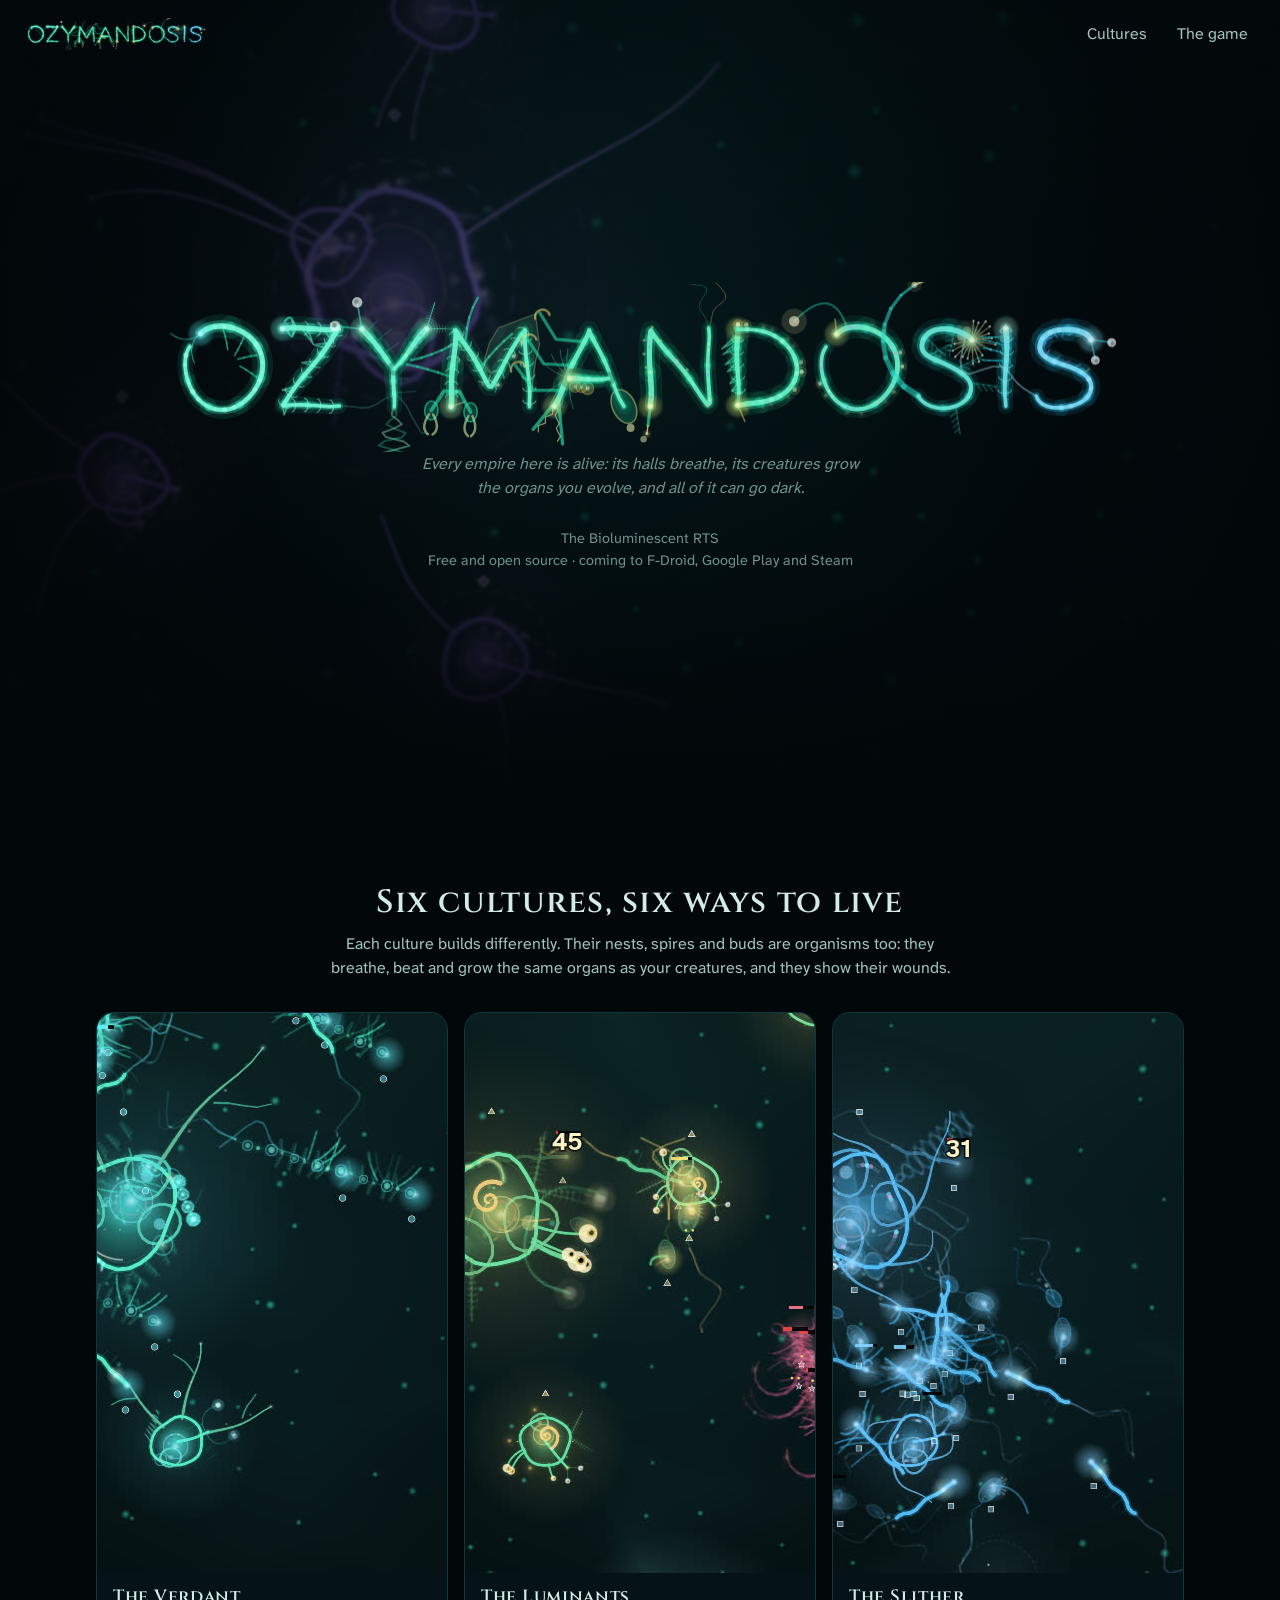
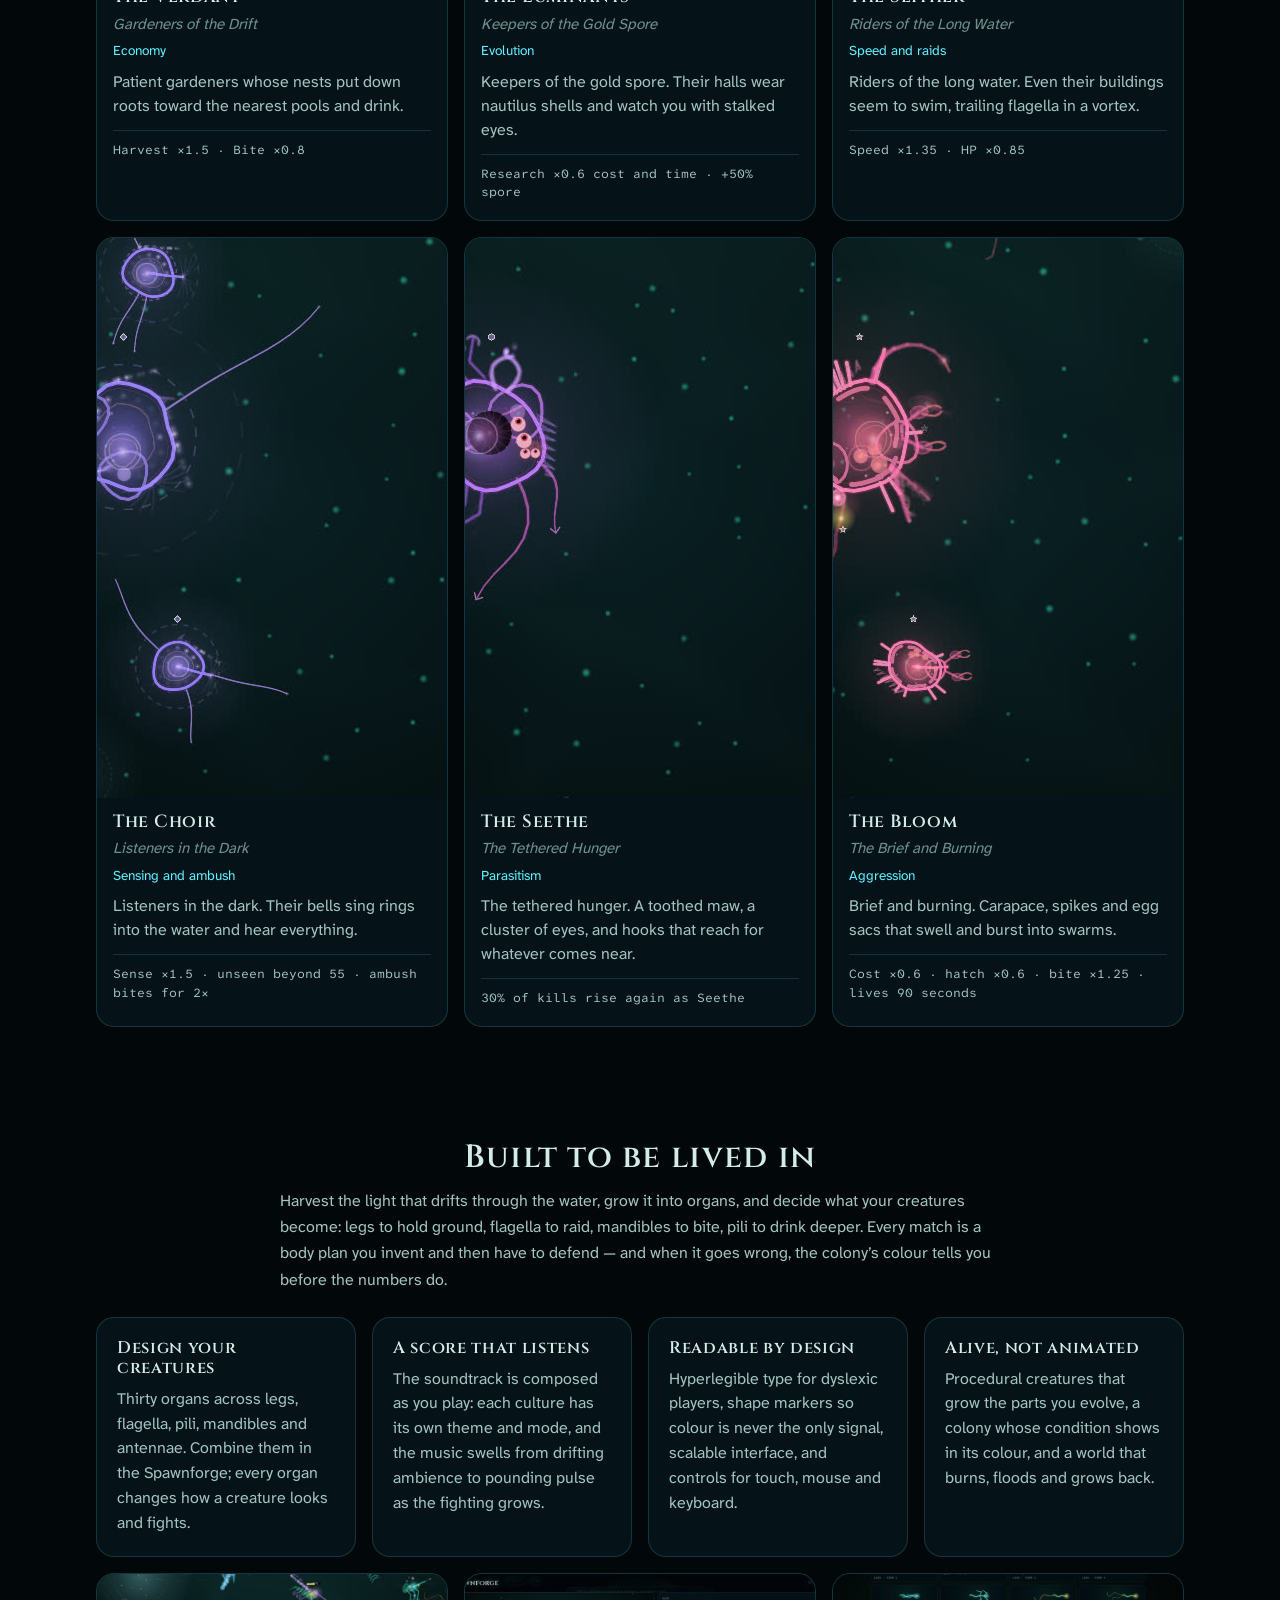
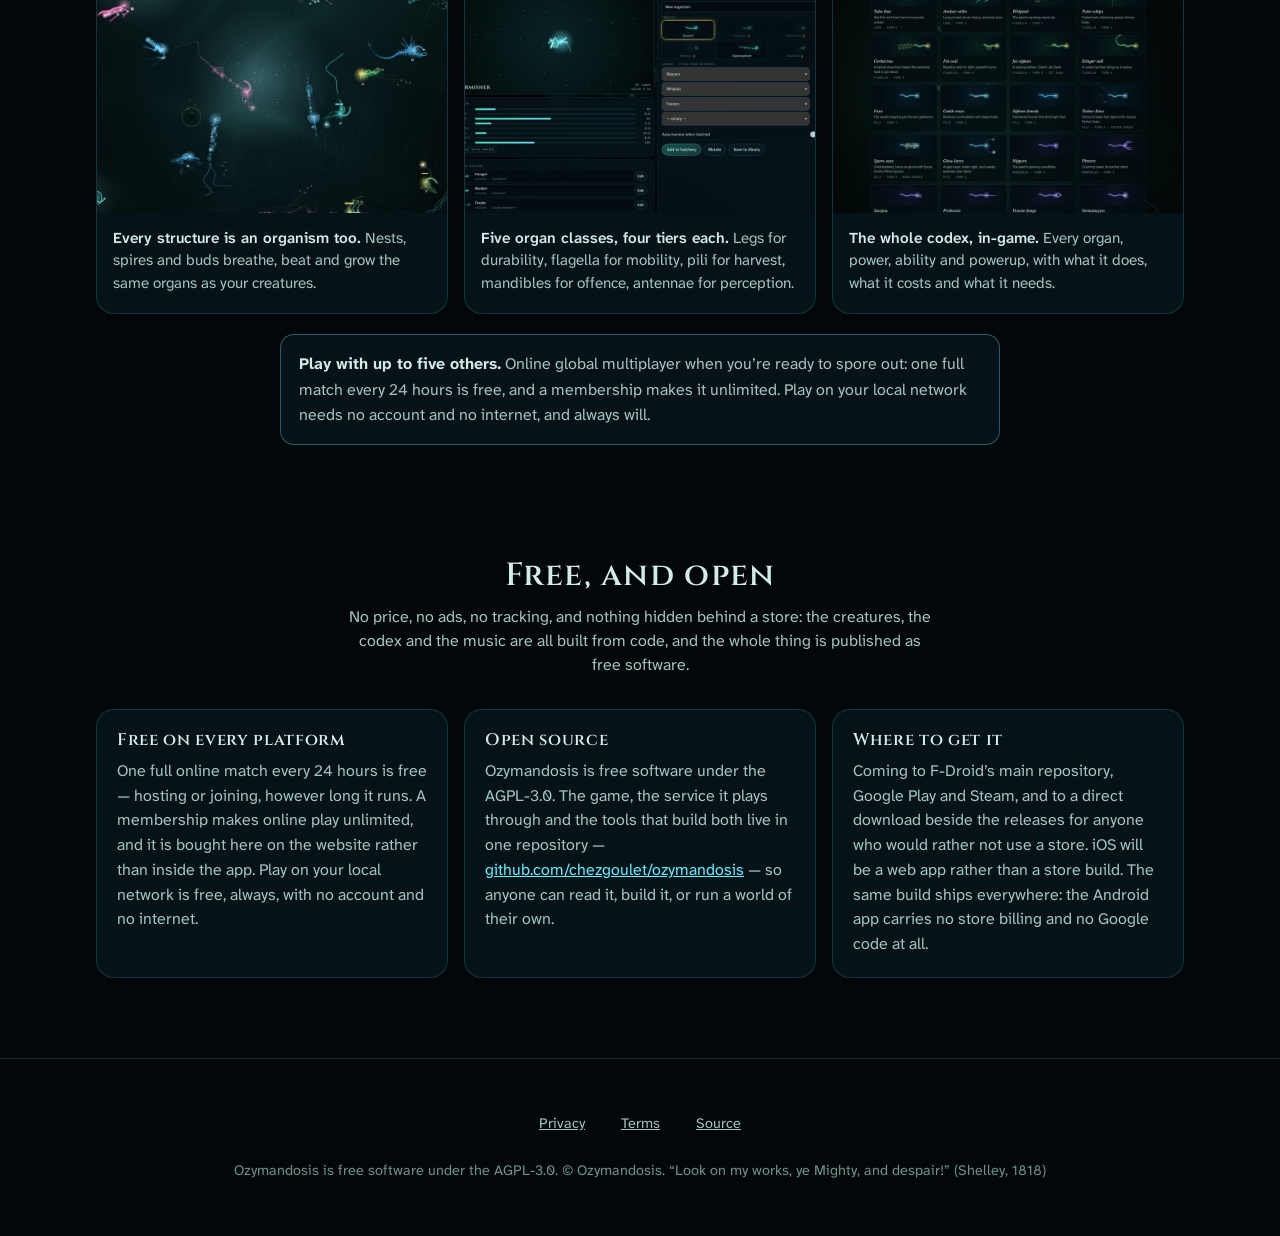
==== commit a4101a89: "The source link points at the repository's new name The repository is now chezgoulet/ozymandosis. Th" ====
--- a/index.html
+++ b/index.html
@@ -119,13 +119,13 @@
   <p class="intro">No price, no ads, no tracking, and nothing hidden behind a store: the creatures, the codex and the music are all built from code, and the whole thing is published as free software.</p>
   <div class="pillars">
     <div class="pillar"><h3>Free on every platform</h3><p>One full online match every 24 hours is free — hosting or joining, however long it runs. A membership makes online play unlimited, and it is bought here on the website rather than inside the app. Play on your local network is free, always, with no account and no internet.</p></div>
-    <div class="pillar"><h3>Open source</h3><p>Ozymandosis is free software under the AGPL-3.0. The game, the service it plays through and the tools that build both live in one repository — <a href="https://github.com/chezgoulet/efflorescent">github.com/chezgoulet/efflorescent</a> — so anyone can read it, build it, or run a world of their own.</p></div>
+    <div class="pillar"><h3>Open source</h3><p>Ozymandosis is free software under the AGPL-3.0. The game, the service it plays through and the tools that build both live in one repository — <a href="https://github.com/chezgoulet/ozymandosis">github.com/chezgoulet/ozymandosis</a> — so anyone can read it, build it, or run a world of their own.</p></div>
     <div class="pillar"><h3>Where to get it</h3><p>Coming to F-Droid’s main repository, Google Play and Steam, and to a direct download beside the releases for anyone who would rather not use a store. iOS will be a web app rather than a store build. The same build ships everywhere: the Android app carries no store billing and no Google code at all.</p></div>
   </div>
 </section>
 
 <footer class="site">
-  <p><a href="/privacy">Privacy</a><a href="/terms">Terms</a><a href="https://github.com/chezgoulet/efflorescent">Source</a></p>
+  <p><a href="/privacy">Privacy</a><a href="/terms">Terms</a><a href="https://github.com/chezgoulet/ozymandosis">Source</a></p>
   <p>Ozymandosis is free software under the AGPL-3.0. © Ozymandosis. “Look on my works, ye Mighty, and despair!” (Shelley, 1818)</p>
 </footer>
 <script src="/living-logo.js" defer></script>
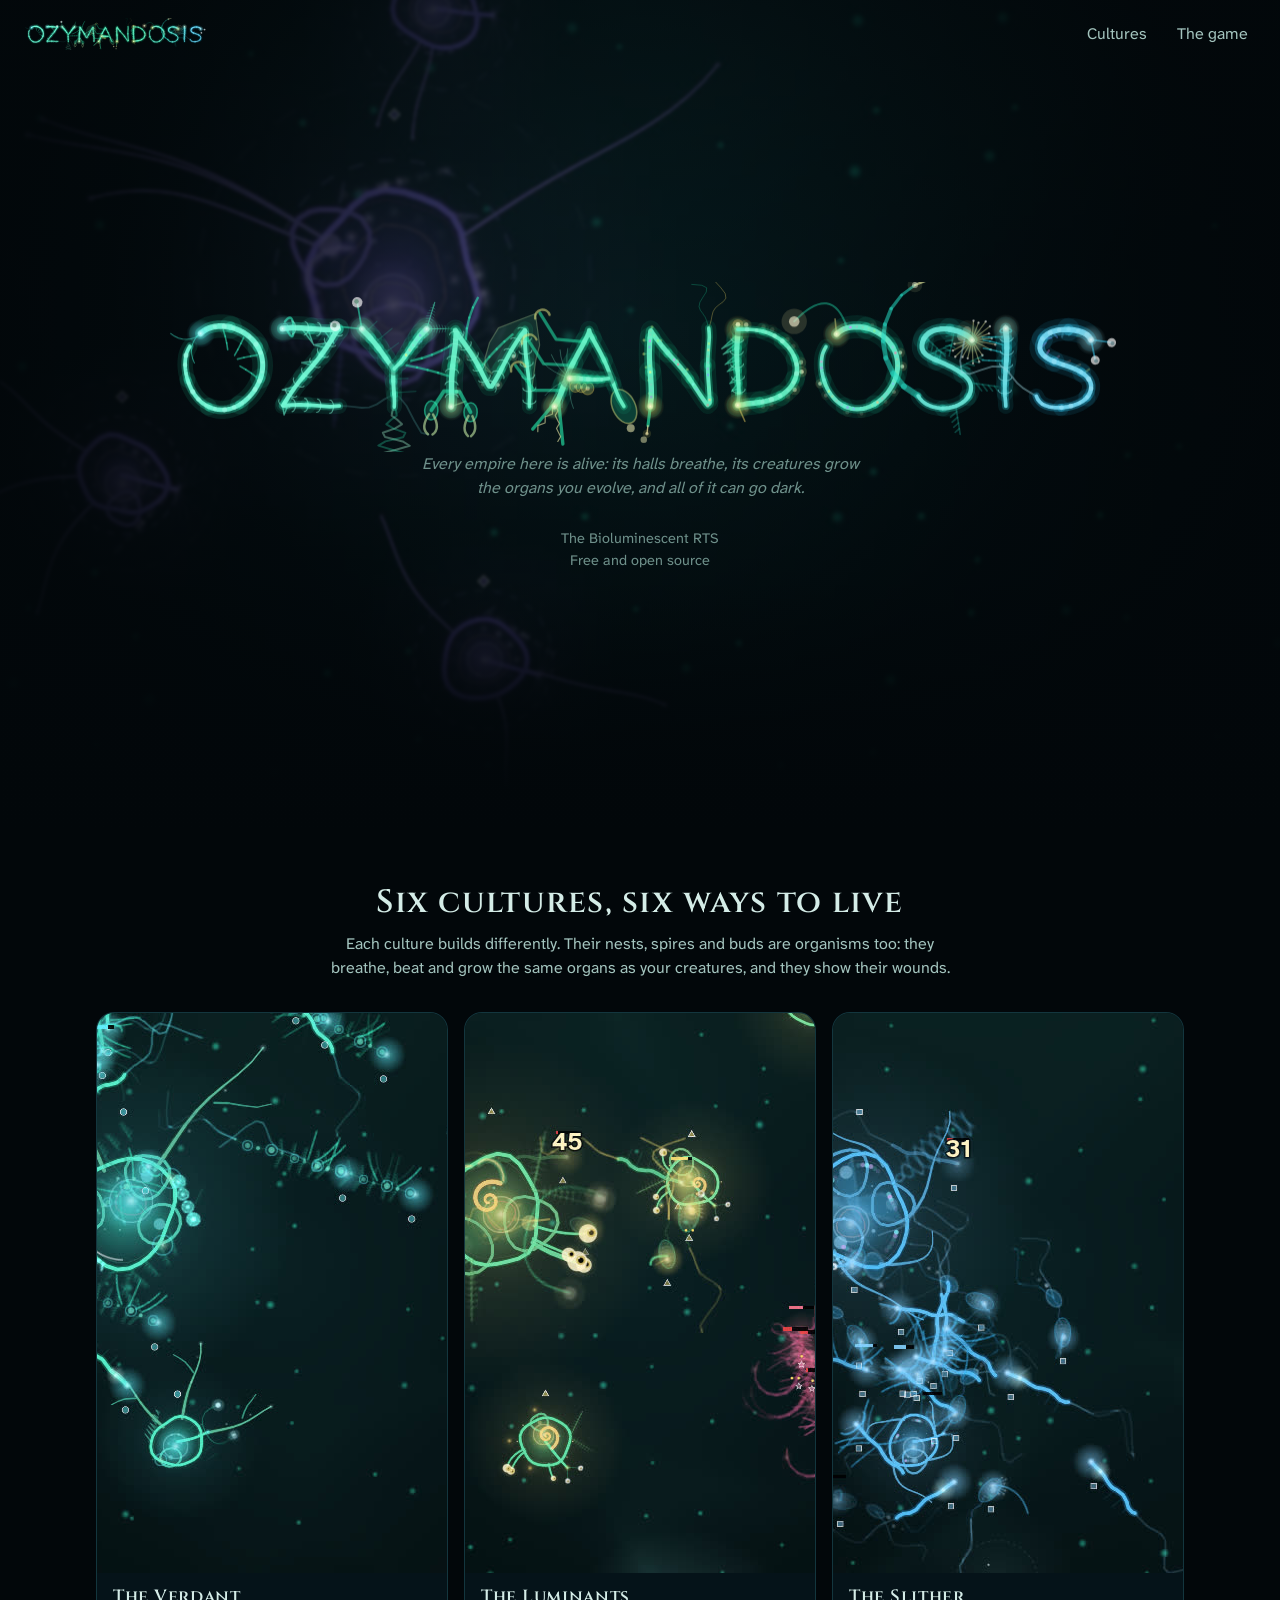
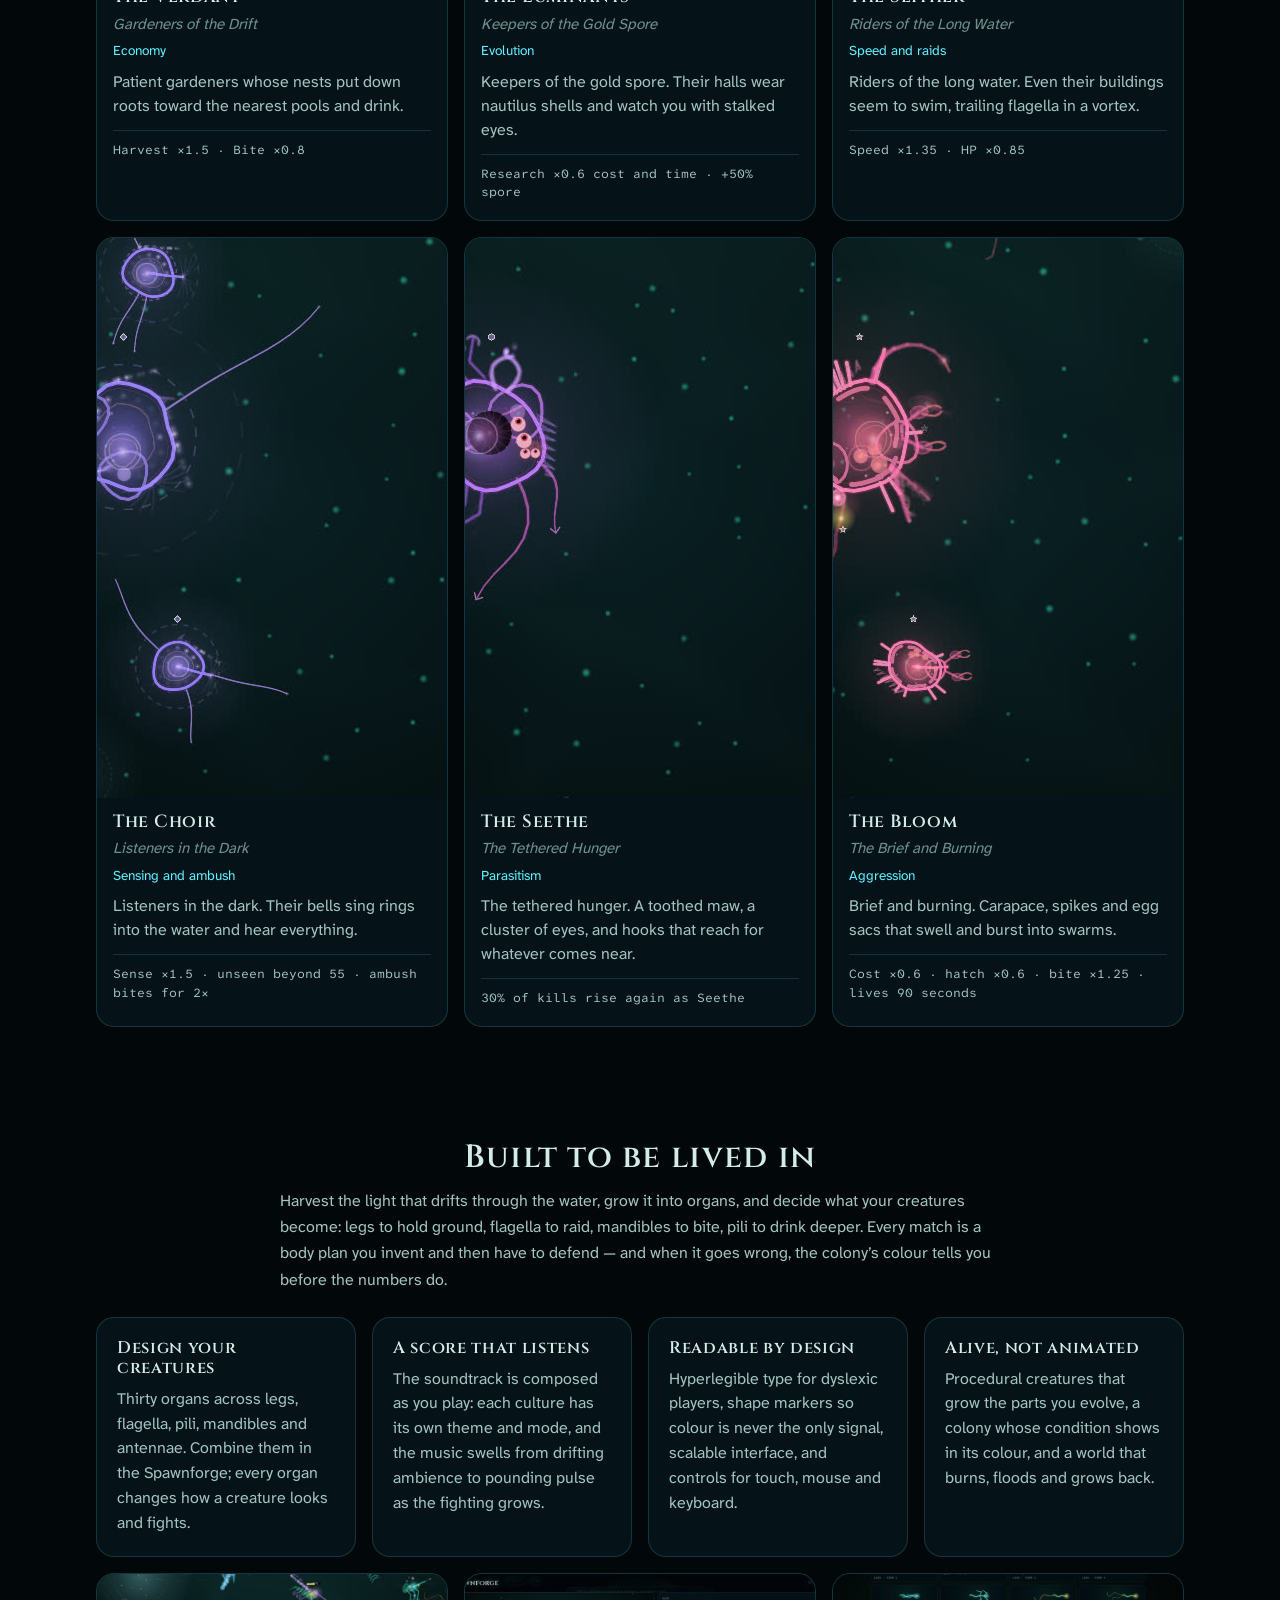
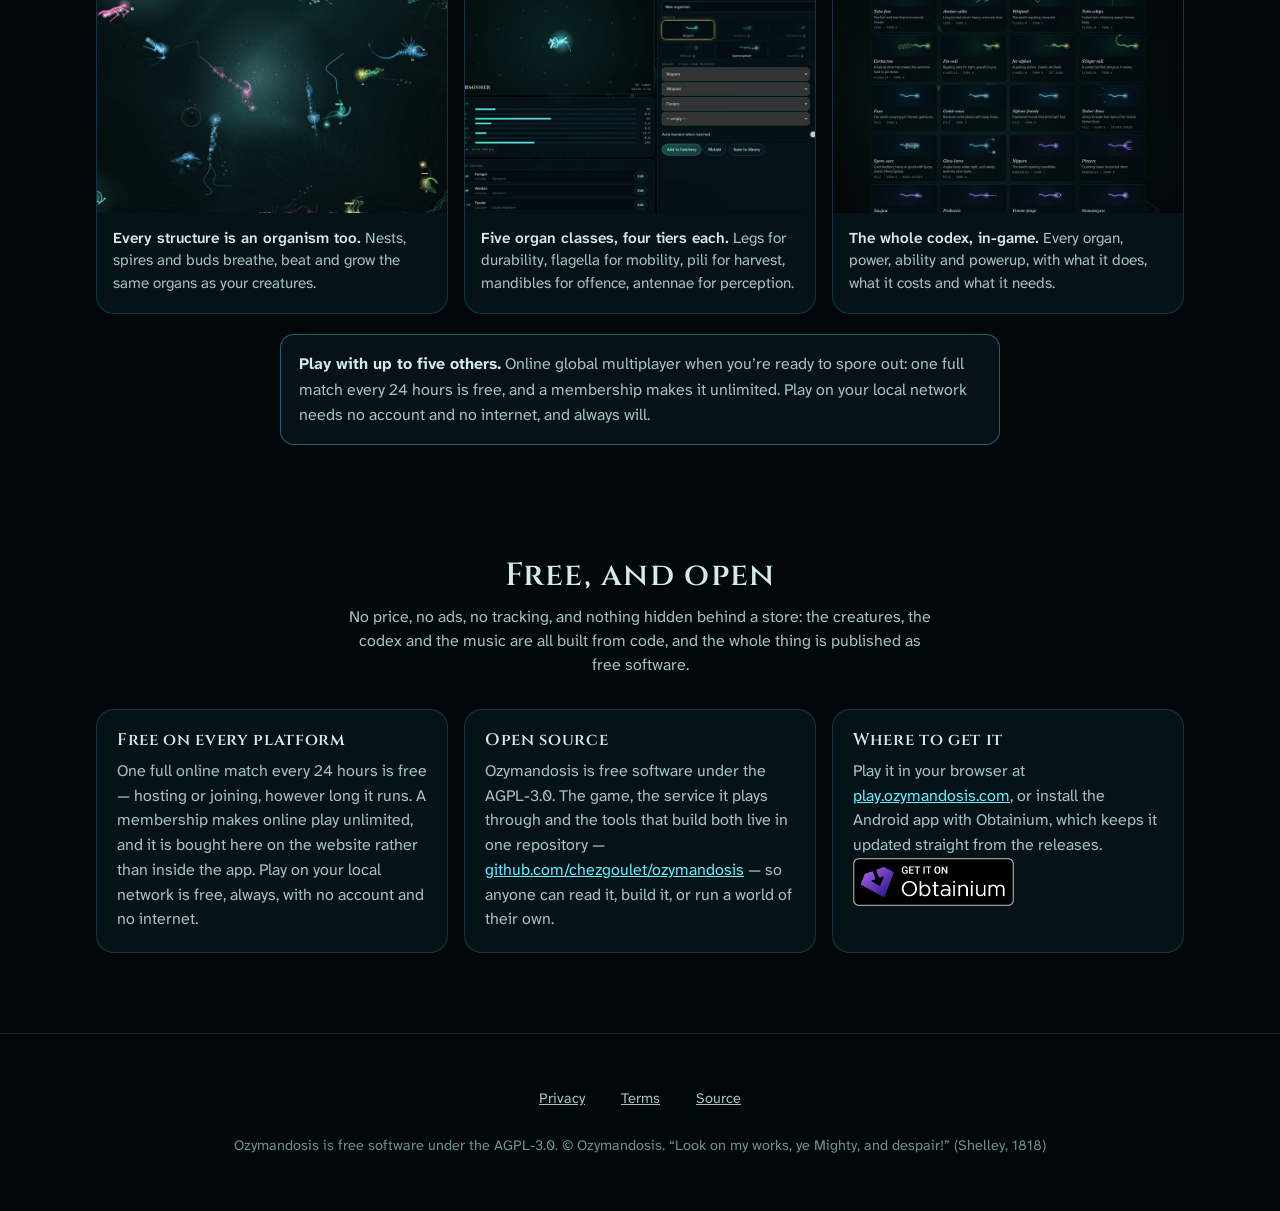
==== commit aee217a1: "Say less about where it will be, and point at where it is The page promised Steam, iOS and the Play " ====
--- a/index.html
+++ b/index.html
@@ -5,21 +5,21 @@
 <meta name="viewport" content="width=device-width, initial-scale=1">
 <meta name="theme-color" content="#02070a">
 <title>Ozymandosis — a real-time strategy game of living light</title>
-<meta name="description" content="A real-time strategy game of living light: grow a bioluminescent culture, evolve its creatures organ by organ. Free and open source, coming to F-Droid, Google Play and Steam.">
+<meta name="description" content="A real-time strategy game of living light: grow a bioluminescent culture, evolve its creatures organ by organ. Free and open source.">
 <link rel="canonical" href="https://ozymandosis.com/">
 <meta property="og:type" content="website">
 <meta property="og:site_name" content="Ozymandosis">
 <meta property="og:locale" content="en">
 <meta property="og:url" content="https://ozymandosis.com/">
 <meta property="og:title" content="Ozymandosis — a real-time strategy game of living light">
-<meta property="og:description" content="A real-time strategy game of living light: grow a bioluminescent culture, evolve its creatures organ by organ. Free and open source, coming to F-Droid, Google Play and Steam.">
+<meta property="og:description" content="A real-time strategy game of living light: grow a bioluminescent culture, evolve its creatures organ by organ. Free and open source.">
 <meta property="og:image" content="https://ozymandosis.com/img/og.jpg">
 <meta property="og:image:width" content="1200">
 <meta property="og:image:height" content="630">
 <meta property="og:image:alt" content="The Ozymandosis title screen: a glowing wordmark over a dark bloom of creatures.">
 <meta name="twitter:card" content="summary_large_image">
 <meta name="twitter:title" content="Ozymandosis — a real-time strategy game of living light">
-<meta name="twitter:description" content="A real-time strategy game of living light: grow a bioluminescent culture, evolve its creatures organ by organ. Free and open source, coming to F-Droid, Google Play and Steam.">
+<meta name="twitter:description" content="A real-time strategy game of living light: grow a bioluminescent culture, evolve its creatures organ by organ. Free and open source.">
 <meta name="twitter:image" content="https://ozymandosis.com/img/og.jpg">
 <link rel="icon" href="/icon.svg" type="image/svg+xml">
 <link rel="preload" href="/fonts/AtkinsonNext-normal.woff2" as="font" type="font/woff2" crossorigin>
@@ -32,7 +32,7 @@
       "@id": "https://ozymandosis.com/#game",
       "name": "Ozymandosis",
       "url": "https://ozymandosis.com/",
-      "description": "A real-time strategy game of living light: grow a bioluminescent culture, evolve its creatures organ by organ. Free and open source, coming to F-Droid, Google Play and Steam.",
+      "description": "A real-time strategy game of living light: grow a bioluminescent culture, evolve its creatures organ by organ. Free and open source.",
       "license": "https://www.gnu.org/licenses/agpl-3.0.html",
       "isAccessibleForFree": true,
       "image": "https://ozymandosis.com/img/title.jpg",
@@ -40,9 +40,8 @@
       "applicationCategory": "Game",
       "gamePlatform": [
         "Android",
-        "Steam"
+        "Web"
       ],
-      "operatingSystem": "Windows, macOS, Linux, Android",
       "inLanguage": "en",
       "publisher": {
         "@id": "https://ozymandosis.com/#org"
@@ -80,7 +79,7 @@
   <div>
     <h1 class="title-lockup hero-title"><canvas data-living-logo aria-hidden="true"></canvas><span class="sr-only">Ozymandosis</span></h1>
     <p class="verse">Every empire here is alive: its halls breathe, its creatures grow the organs you evolve, and all of it can go dark.</p>
-    <p class="platforms" id="platforms">The Bioluminescent RTS<br>Free and open source · coming to F-Droid, Google Play and Steam</p>
+    <p class="platforms" id="platforms">The Bioluminescent RTS<br>Free and open source</p>
   </div>
 </header>
 
@@ -120,7 +119,7 @@
   <div class="pillars">
     <div class="pillar"><h3>Free on every platform</h3><p>One full online match every 24 hours is free — hosting or joining, however long it runs. A membership makes online play unlimited, and it is bought here on the website rather than inside the app. Play on your local network is free, always, with no account and no internet.</p></div>
     <div class="pillar"><h3>Open source</h3><p>Ozymandosis is free software under the AGPL-3.0. The game, the service it plays through and the tools that build both live in one repository — <a href="https://github.com/chezgoulet/ozymandosis">github.com/chezgoulet/ozymandosis</a> — so anyone can read it, build it, or run a world of their own.</p></div>
-    <div class="pillar"><h3>Where to get it</h3><p>Coming to F-Droid’s main repository, Google Play and Steam, and to a direct download beside the releases for anyone who would rather not use a store. iOS will be a web app rather than a store build. The same build ships everywhere: the Android app carries no store billing and no Google code at all.</p></div>
+    <div class="pillar"><h3>Where to get it</h3><p>Play it in your browser at <a href="https://play.ozymandosis.com">play.ozymandosis.com</a>, or install the Android app with Obtainium, which keeps it updated straight from the releases.</p><p><a href="https://apps.obtainium.imranr.dev/redirect?r=obtainium://app/%7B%22id%22%3A%22com.ozymandosis.game%22%2C%22url%22%3A%22https%3A%2F%2Fgithub.com%2Fchezgoulet%2Fozymandosis%22%2C%22author%22%3A%22Christopher%20Goulet%22%2C%22name%22%3A%22Ozymandosis%22%7D"><img src="/img/badge_obtainium.png" alt="Get it on Obtainium" height="48"></a></p></div>
   </div>
 </section>
 
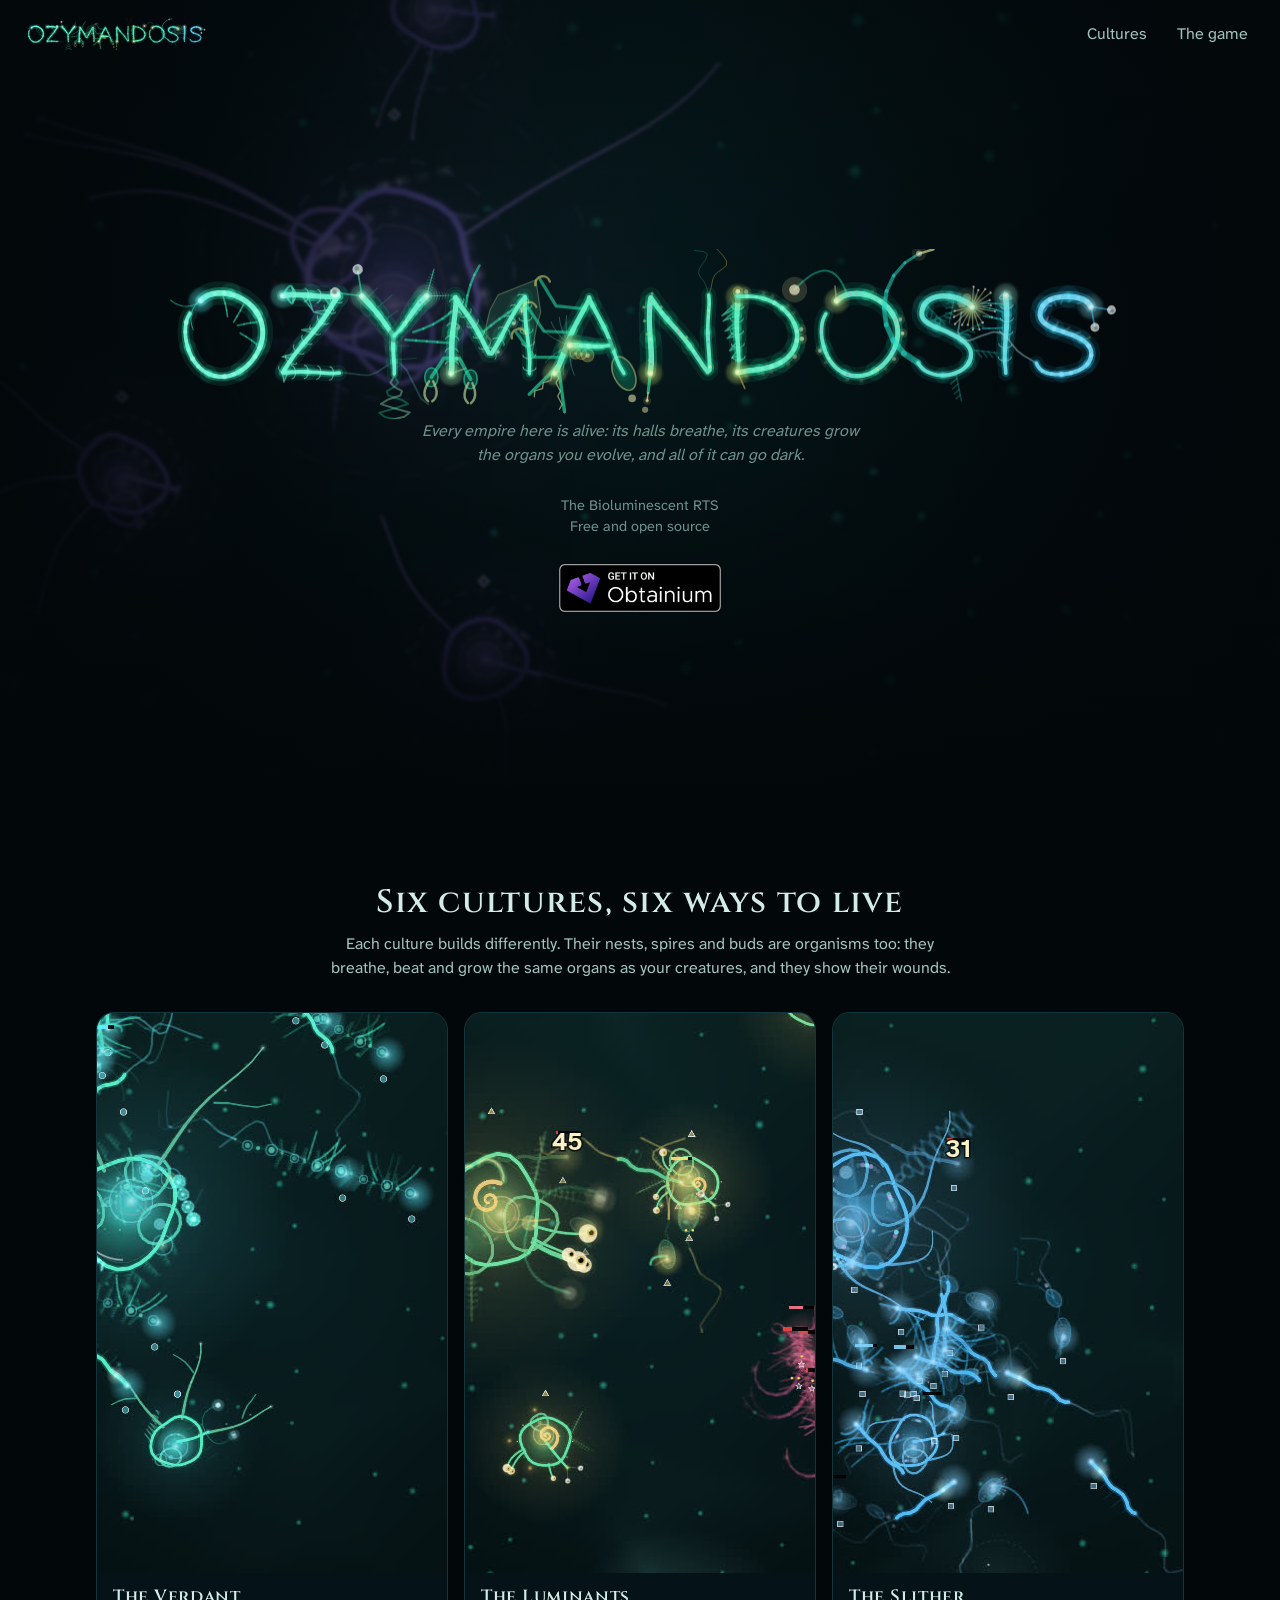
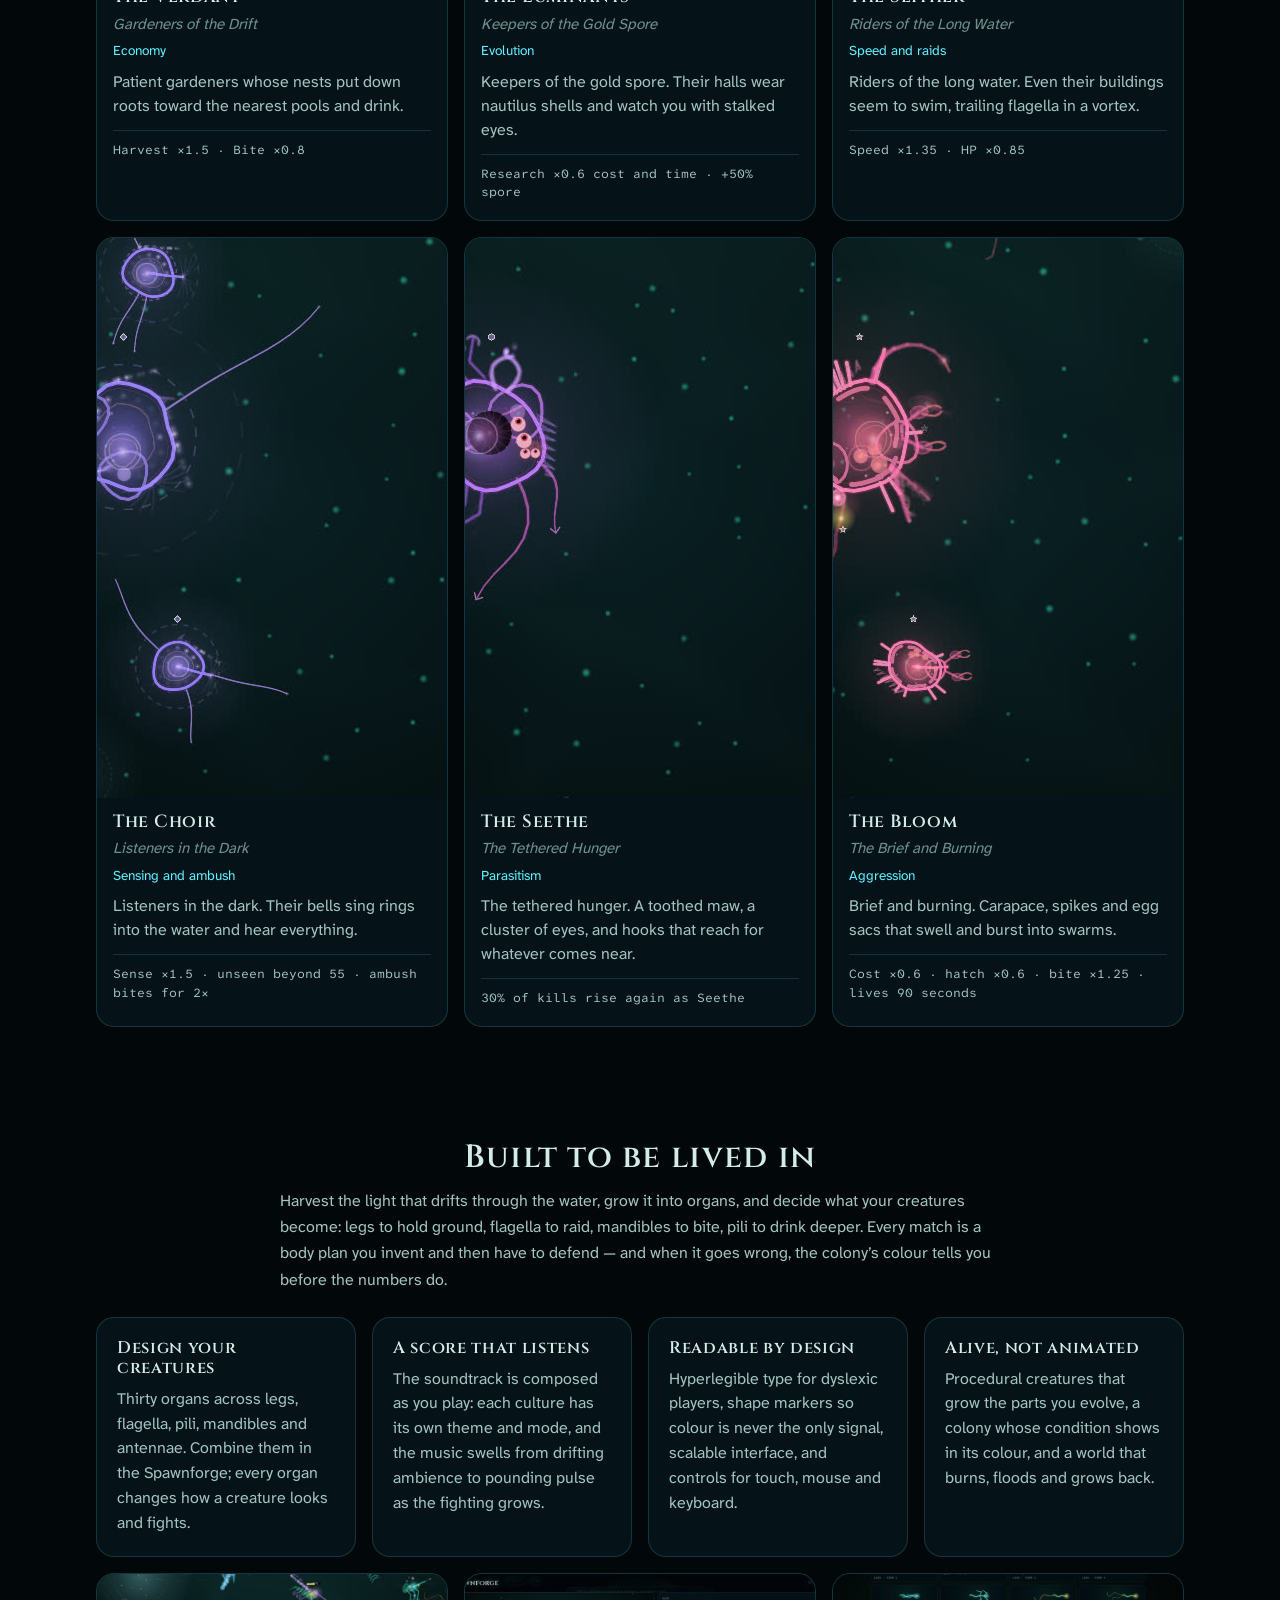
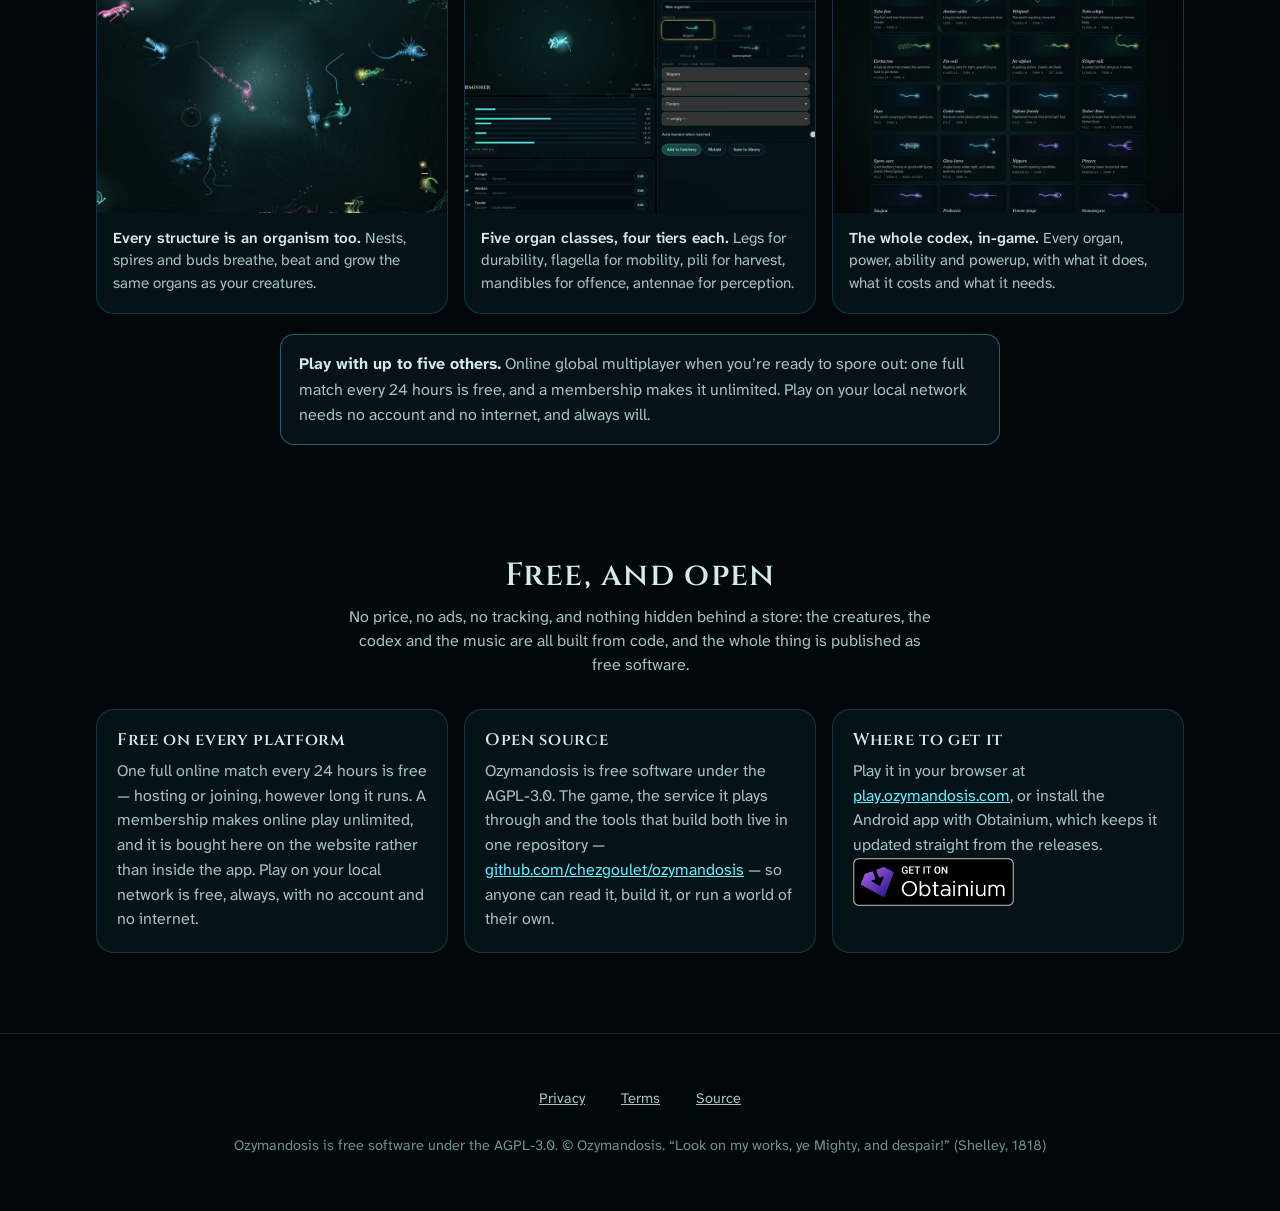
==== commit f03dc1cb: "Put the Obtainium badge under the hero The badge was only in the section that explains the model, wh" ====
--- a/index.html
+++ b/index.html
@@ -80,6 +80,7 @@
     <h1 class="title-lockup hero-title"><canvas data-living-logo aria-hidden="true"></canvas><span class="sr-only">Ozymandosis</span></h1>
     <p class="verse">Every empire here is alive: its halls breathe, its creatures grow the organs you evolve, and all of it can go dark.</p>
     <p class="platforms" id="platforms">The Bioluminescent RTS<br>Free and open source</p>
+    <p class="badge-row"><a href="https://apps.obtainium.imranr.dev/redirect?r=obtainium://app/%7B%22id%22%3A%22com.ozymandosis.game%22%2C%22url%22%3A%22https%3A%2F%2Fgithub.com%2Fchezgoulet%2Fozymandosis%22%2C%22author%22%3A%22Christopher%20Goulet%22%2C%22name%22%3A%22Ozymandosis%22%7D"><img src="/img/badge_obtainium.png" alt="Get it on Obtainium" height="48"></a></p>
   </div>
 </header>
 
--- a/site.css
+++ b/site.css
@@ -75,3 +75,7 @@
   .culture { flex: 0 0 84%; scroll-snap-align: center; }
   .culture p { font-size: .95rem; }
 }
+
+/* the store badge under the hero copy */
+.hero .badge-row { margin: 26px 0 0; }
+.badge-row img { display: inline-block; }
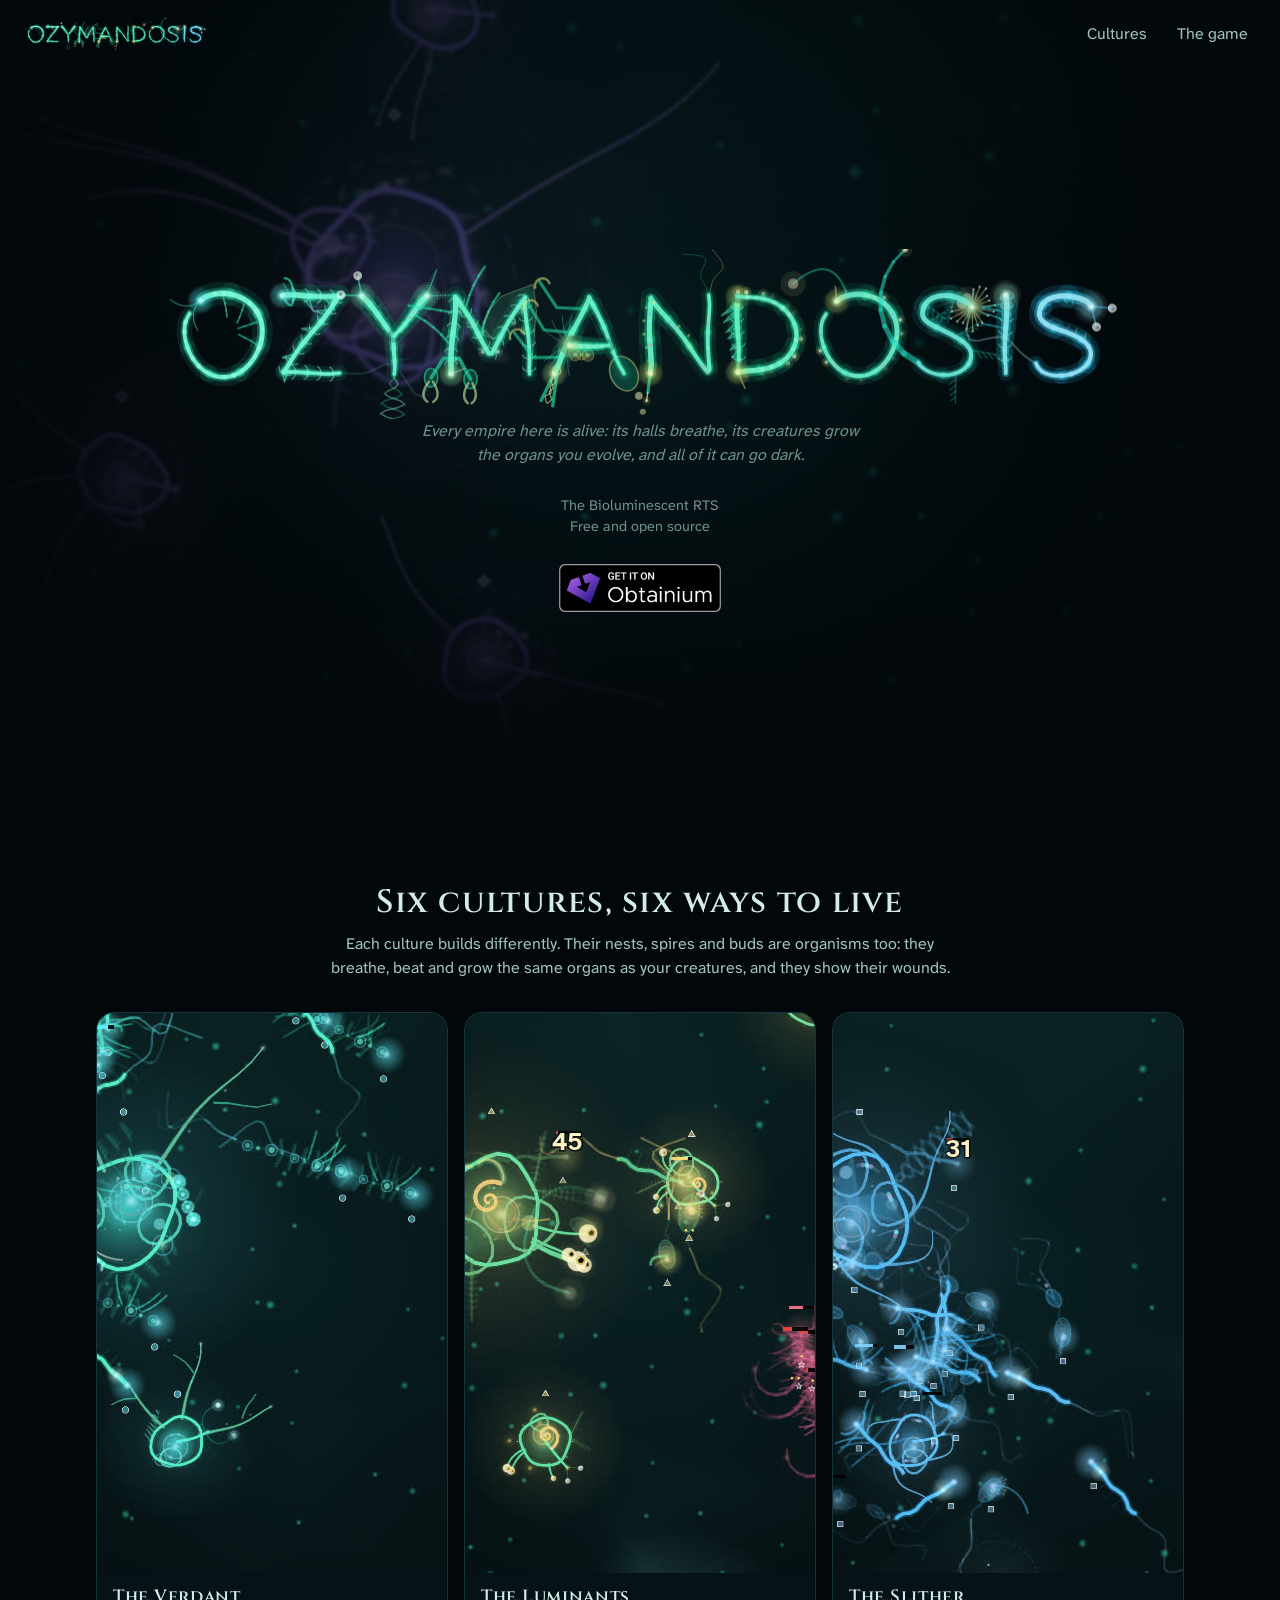
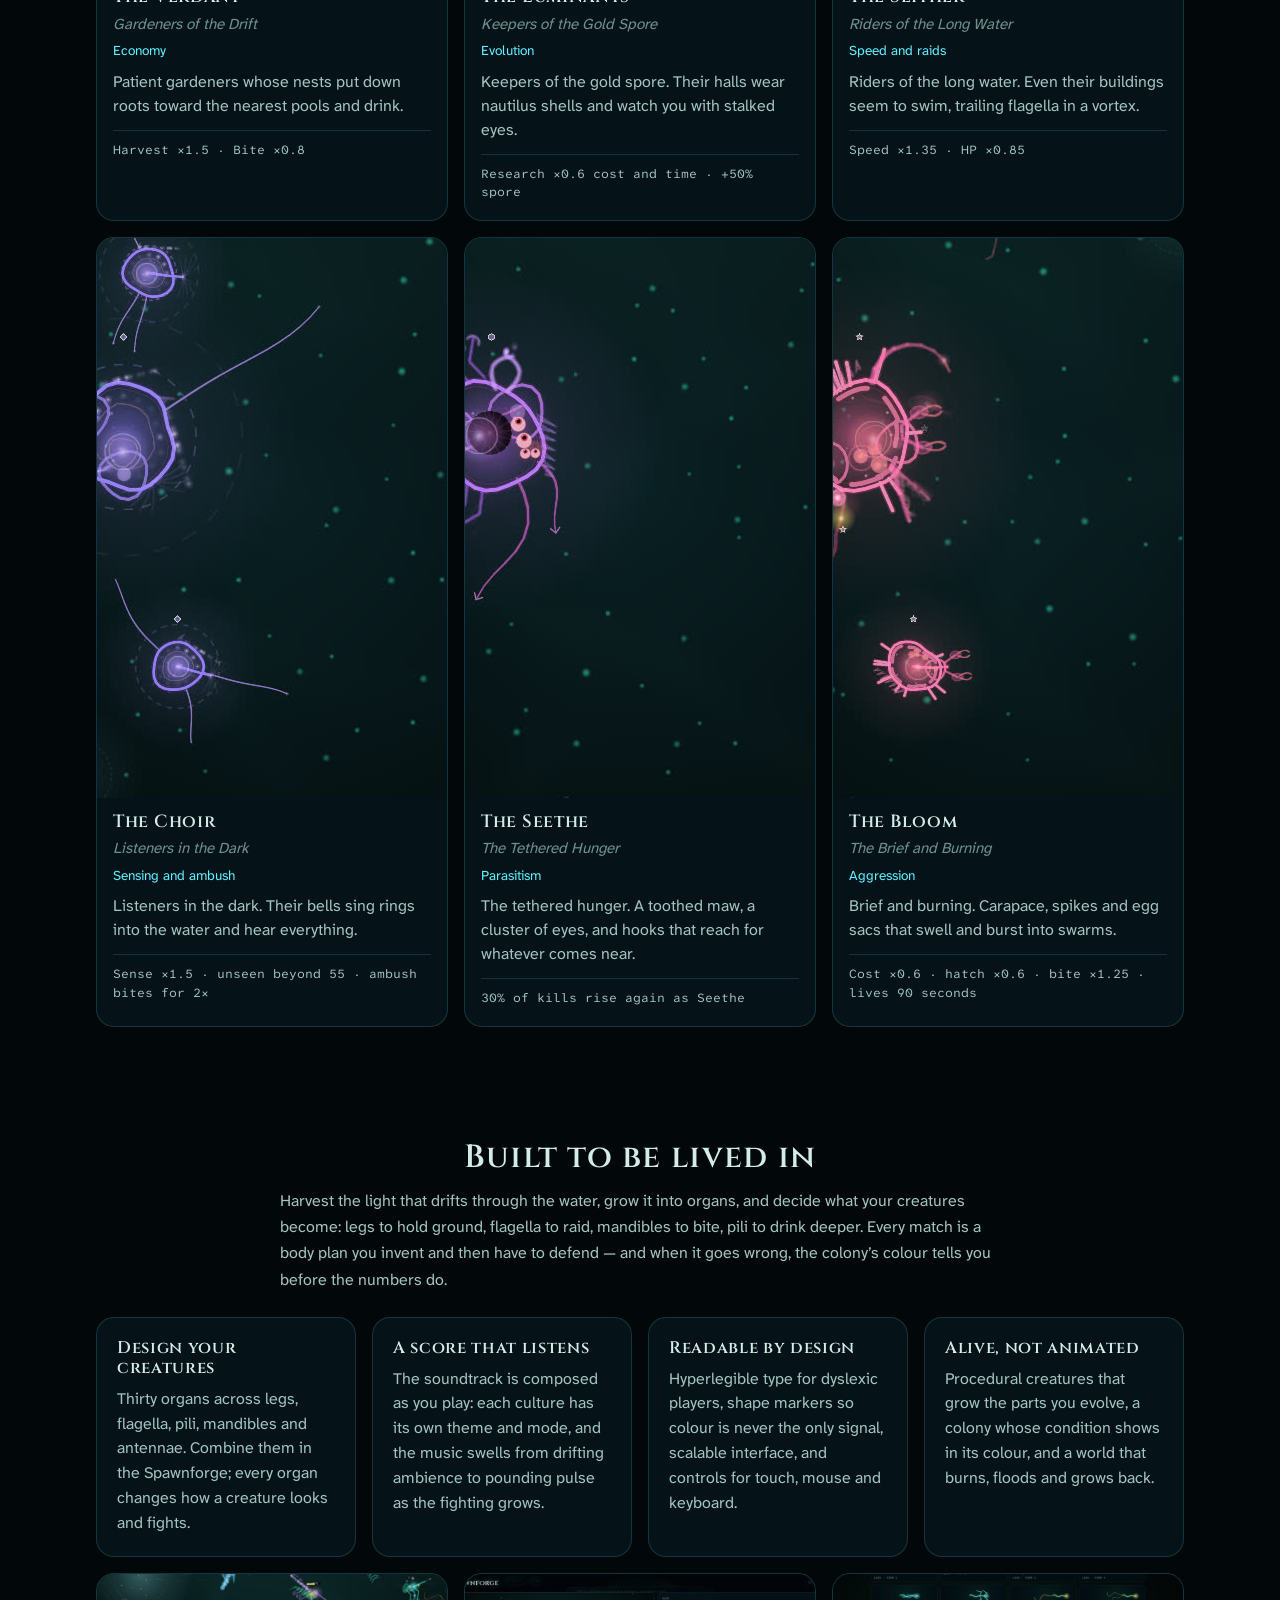
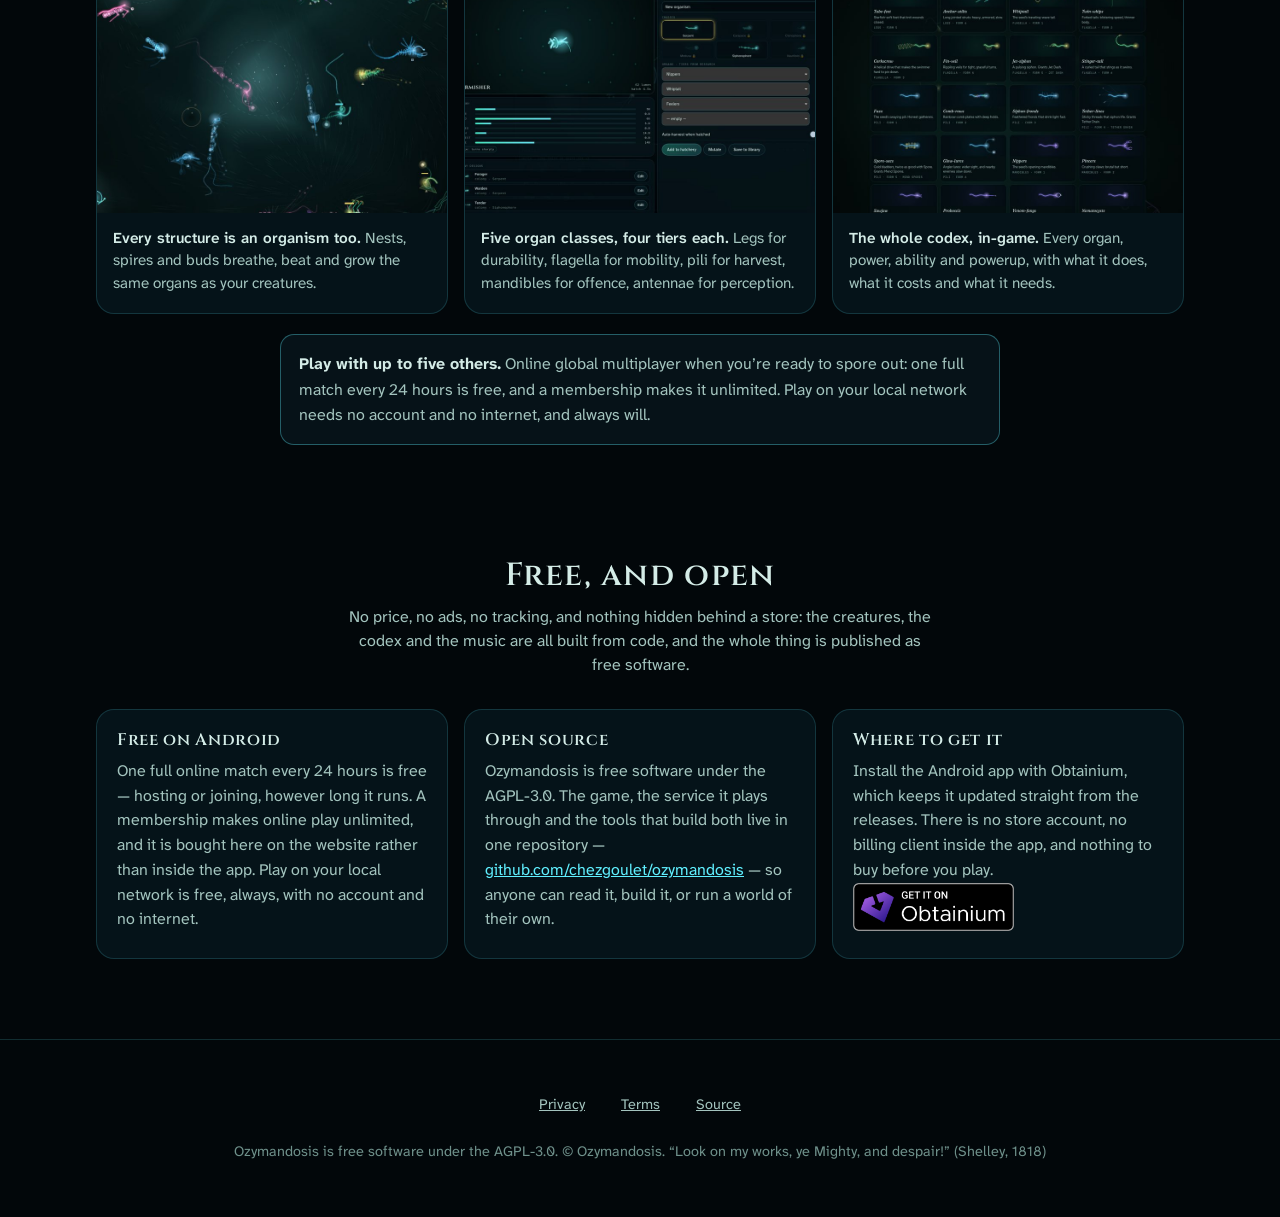
==== commit f66e04ca: "Android is the way in, so stop offering the browser The site offered two ways to play: the browser, " ====
--- a/index.html
+++ b/index.html
@@ -39,8 +39,7 @@
       "genre": "Real-time strategy",
       "applicationCategory": "Game",
       "gamePlatform": [
-        "Android",
-        "Web"
+        "Android"
       ],
       "inLanguage": "en",
       "publisher": {
@@ -118,9 +117,9 @@
   <h2>Free, and open</h2>
   <p class="intro">No price, no ads, no tracking, and nothing hidden behind a store: the creatures, the codex and the music are all built from code, and the whole thing is published as free software.</p>
   <div class="pillars">
-    <div class="pillar"><h3>Free on every platform</h3><p>One full online match every 24 hours is free — hosting or joining, however long it runs. A membership makes online play unlimited, and it is bought here on the website rather than inside the app. Play on your local network is free, always, with no account and no internet.</p></div>
+    <div class="pillar"><h3>Free on Android</h3><p>One full online match every 24 hours is free — hosting or joining, however long it runs. A membership makes online play unlimited, and it is bought here on the website rather than inside the app. Play on your local network is free, always, with no account and no internet.</p></div>
     <div class="pillar"><h3>Open source</h3><p>Ozymandosis is free software under the AGPL-3.0. The game, the service it plays through and the tools that build both live in one repository — <a href="https://github.com/chezgoulet/ozymandosis">github.com/chezgoulet/ozymandosis</a> — so anyone can read it, build it, or run a world of their own.</p></div>
-    <div class="pillar"><h3>Where to get it</h3><p>Play it in your browser at <a href="https://play.ozymandosis.com">play.ozymandosis.com</a>, or install the Android app with Obtainium, which keeps it updated straight from the releases.</p><p><a href="https://apps.obtainium.imranr.dev/redirect?r=obtainium://app/%7B%22id%22%3A%22com.ozymandosis.game%22%2C%22url%22%3A%22https%3A%2F%2Fgithub.com%2Fchezgoulet%2Fozymandosis%22%2C%22author%22%3A%22Christopher%20Goulet%22%2C%22name%22%3A%22Ozymandosis%22%7D"><img src="/img/badge_obtainium.png" alt="Get it on Obtainium" height="48"></a></p></div>
+    <div class="pillar"><h3>Where to get it</h3><p>Install the Android app with Obtainium, which keeps it updated straight from the releases. There is no store account, no billing client inside the app, and nothing to buy before you play.</p><p><a href="https://apps.obtainium.imranr.dev/redirect?r=obtainium://app/%7B%22id%22%3A%22com.ozymandosis.game%22%2C%22url%22%3A%22https%3A%2F%2Fgithub.com%2Fchezgoulet%2Fozymandosis%22%2C%22author%22%3A%22Christopher%20Goulet%22%2C%22name%22%3A%22Ozymandosis%22%7D"><img src="/img/badge_obtainium.png" alt="Get it on Obtainium" height="48"></a></p></div>
   </div>
 </section>
 
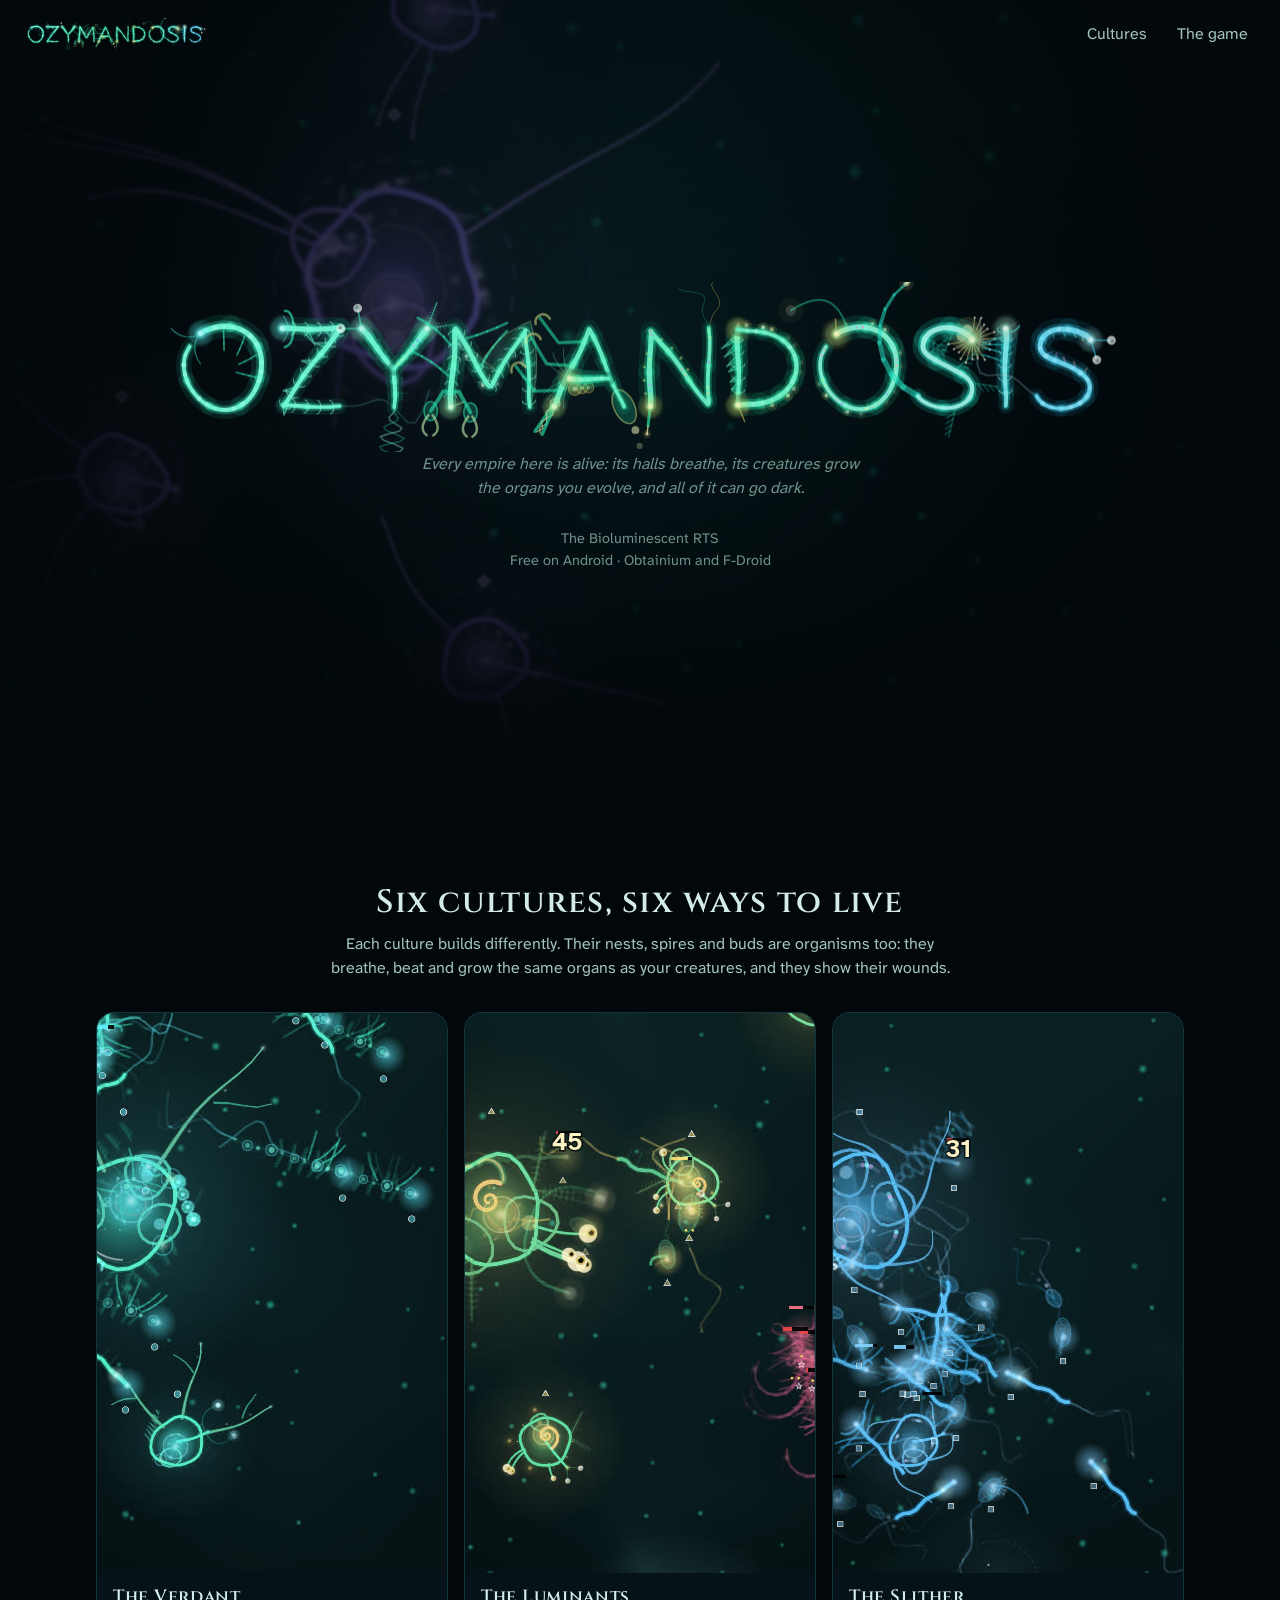
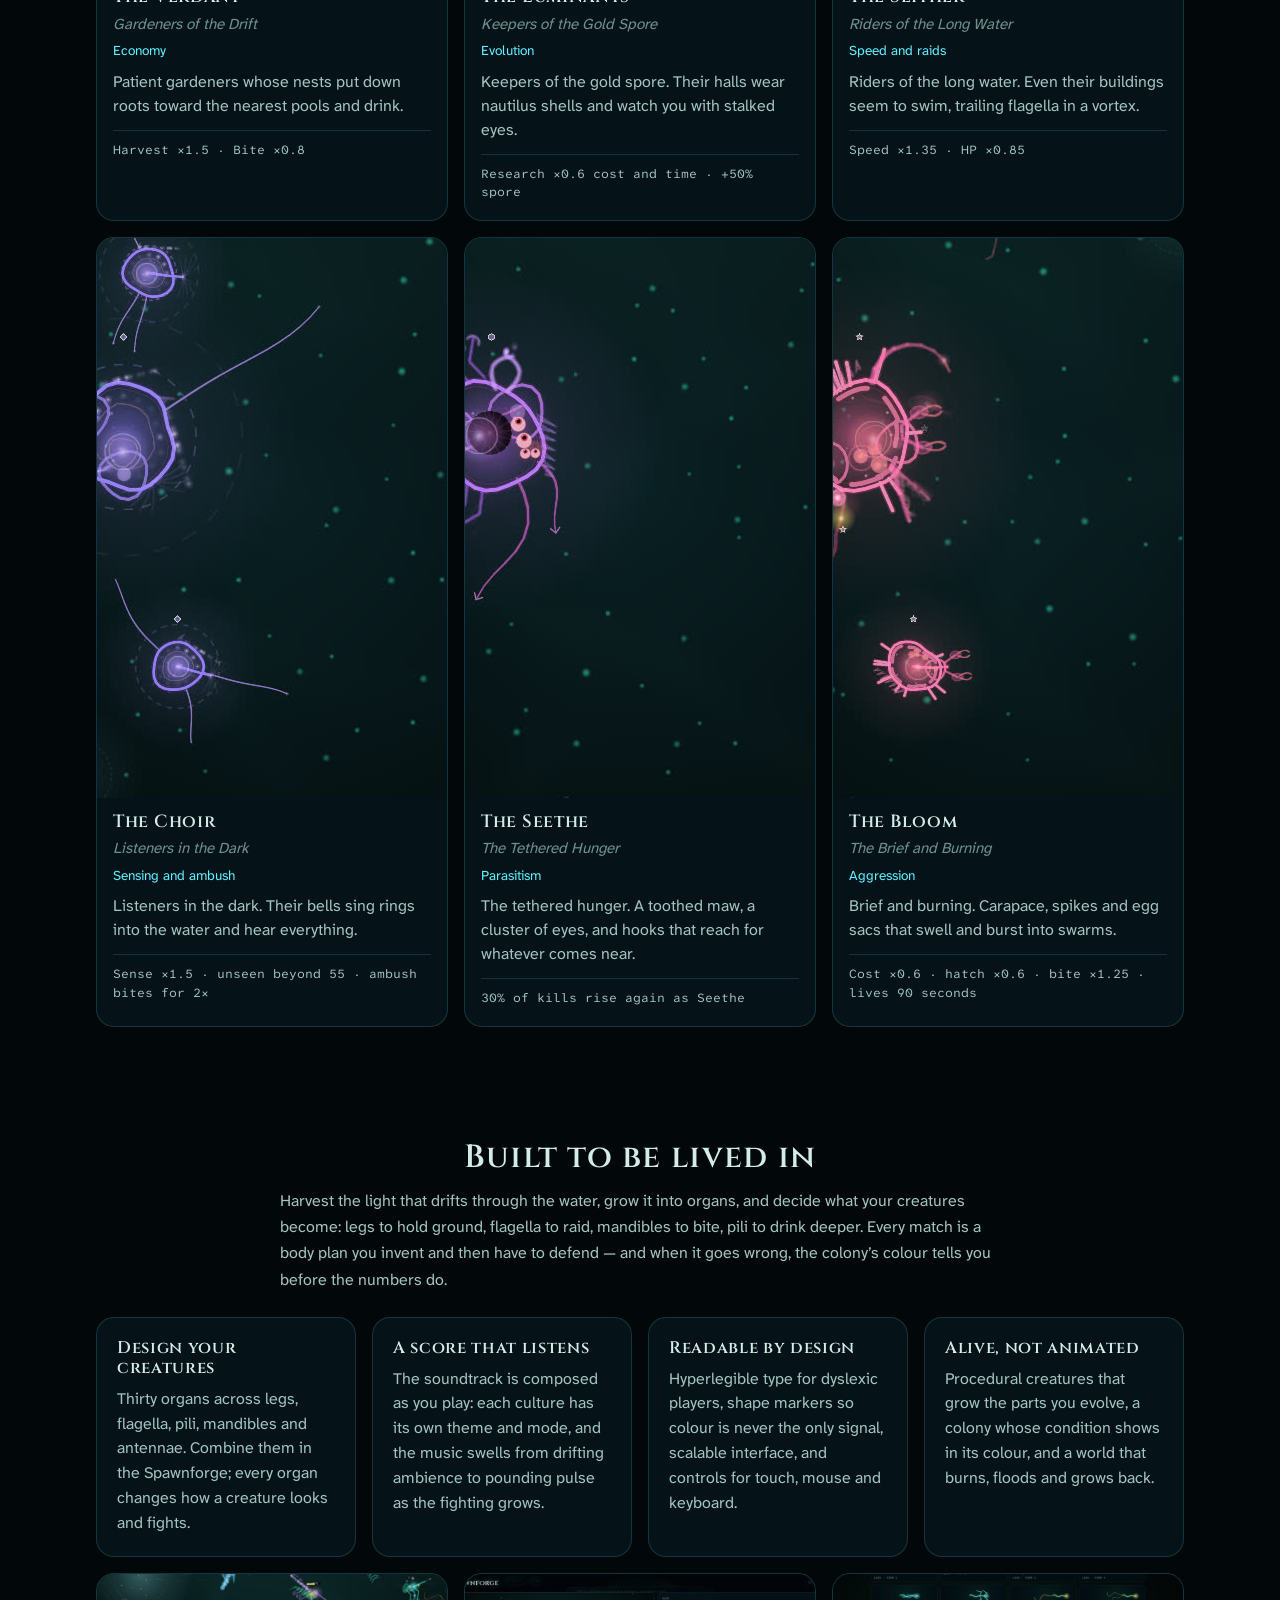
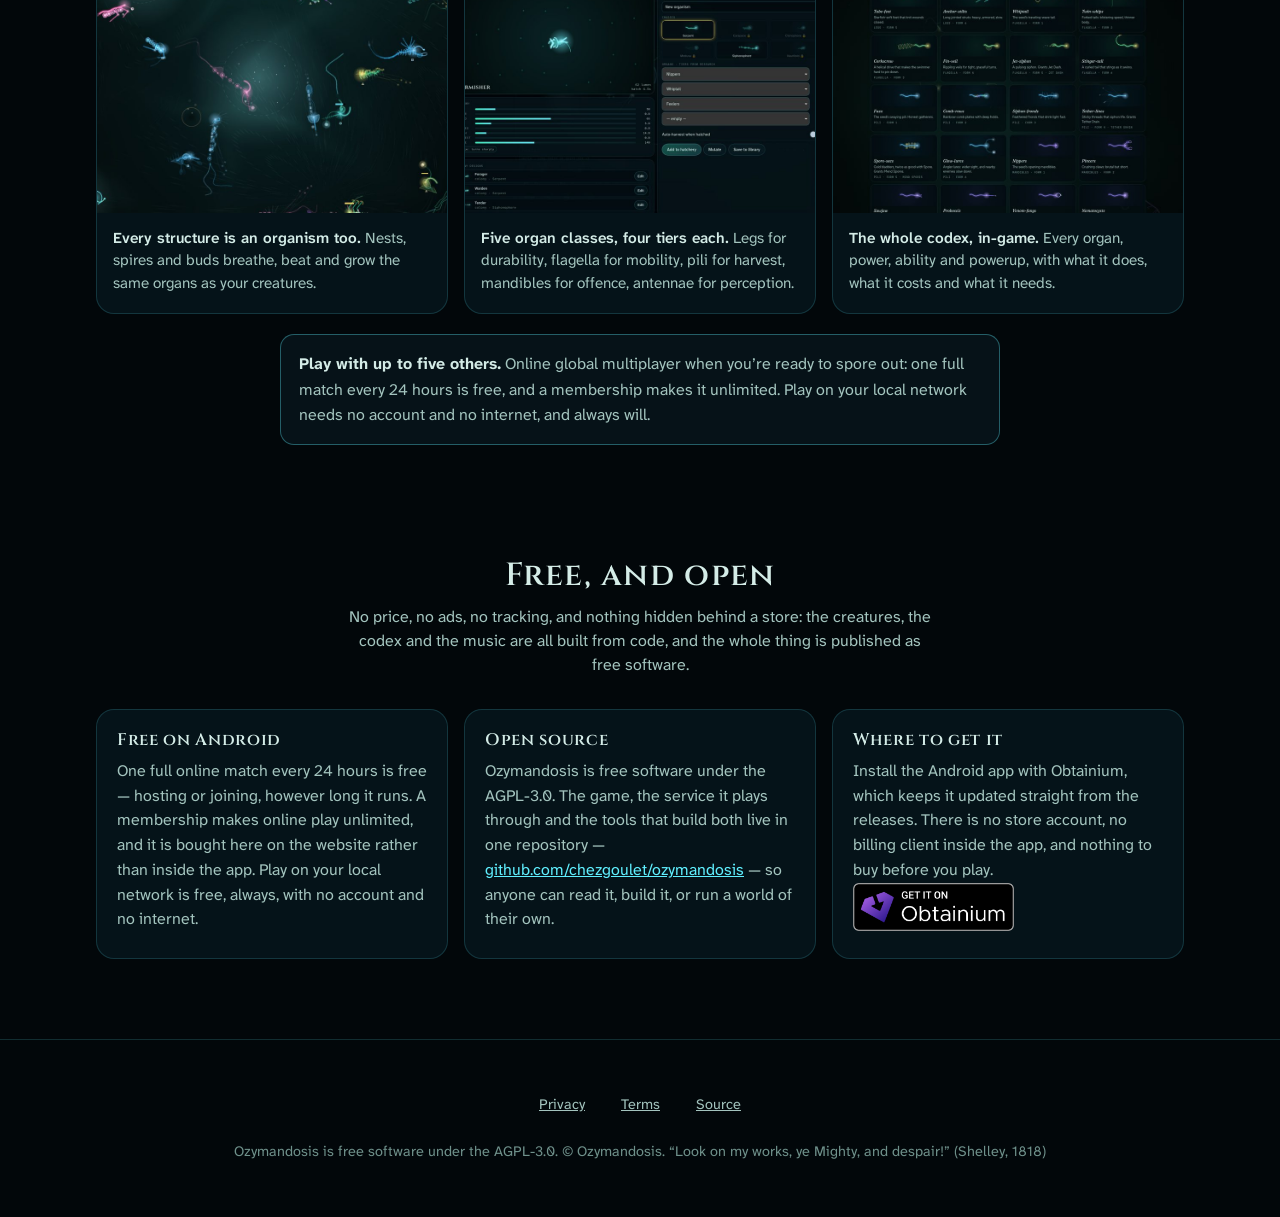
==== commit ef78620f: "site: free app on Obtainium/F-Droid; website membership only" ====
--- a/index.html
+++ b/index.html
@@ -5,21 +5,21 @@
 <meta name="viewport" content="width=device-width, initial-scale=1">
 <meta name="theme-color" content="#02070a">
 <title>Ozymandosis — a real-time strategy game of living light</title>
-<meta name="description" content="A real-time strategy game of living light: grow a bioluminescent culture, evolve its creatures organ by organ. Free and open source.">
+<meta name="description" content="A real-time strategy game of living light: grow a bioluminescent culture, evolve its creatures organ by organ. Free on Android via Obtainium and F-Droid.">
 <link rel="canonical" href="https://ozymandosis.com/">
 <meta property="og:type" content="website">
 <meta property="og:site_name" content="Ozymandosis">
 <meta property="og:locale" content="en">
 <meta property="og:url" content="https://ozymandosis.com/">
 <meta property="og:title" content="Ozymandosis — a real-time strategy game of living light">
-<meta property="og:description" content="A real-time strategy game of living light: grow a bioluminescent culture, evolve its creatures organ by organ. Free and open source.">
+<meta property="og:description" content="A real-time strategy game of living light: grow a bioluminescent culture, evolve its creatures organ by organ. Free on Android via Obtainium and F-Droid.">
 <meta property="og:image" content="https://ozymandosis.com/img/og.jpg">
 <meta property="og:image:width" content="1200">
 <meta property="og:image:height" content="630">
 <meta property="og:image:alt" content="The Ozymandosis title screen: a glowing wordmark over a dark bloom of creatures.">
 <meta name="twitter:card" content="summary_large_image">
 <meta name="twitter:title" content="Ozymandosis — a real-time strategy game of living light">
-<meta name="twitter:description" content="A real-time strategy game of living light: grow a bioluminescent culture, evolve its creatures organ by organ. Free and open source.">
+<meta name="twitter:description" content="A real-time strategy game of living light: grow a bioluminescent culture, evolve its creatures organ by organ. Free on Android via Obtainium and F-Droid.">
 <meta name="twitter:image" content="https://ozymandosis.com/img/og.jpg">
 <link rel="icon" href="/icon.svg" type="image/svg+xml">
 <link rel="preload" href="/fonts/AtkinsonNext-normal.woff2" as="font" type="font/woff2" crossorigin>
@@ -32,13 +32,13 @@
       "@id": "https://ozymandosis.com/#game",
       "name": "Ozymandosis",
       "url": "https://ozymandosis.com/",
-      "description": "A real-time strategy game of living light: grow a bioluminescent culture, evolve its creatures organ by organ. Free and open source.",
-      "license": "https://www.gnu.org/licenses/agpl-3.0.html",
-      "isAccessibleForFree": true,
+      "description": "A real-time strategy game of living light: grow a bioluminescent culture, evolve its creatures organ by organ. Free on Android via Obtainium and F-Droid.",
       "image": "https://ozymandosis.com/img/title.jpg",
       "genre": "Real-time strategy",
       "applicationCategory": "Game",
       "gamePlatform": [
+        "Android",
+        "iOS",
         "Android"
       ],
       "inLanguage": "en",
@@ -78,8 +78,7 @@
   <div>
     <h1 class="title-lockup hero-title"><canvas data-living-logo aria-hidden="true"></canvas><span class="sr-only">Ozymandosis</span></h1>
     <p class="verse">Every empire here is alive: its halls breathe, its creatures grow the organs you evolve, and all of it can go dark.</p>
-    <p class="platforms" id="platforms">The Bioluminescent RTS<br>Free and open source</p>
-    <p class="badge-row"><a href="https://apps.obtainium.imranr.dev/redirect?r=obtainium://app/%7B%22id%22%3A%22com.ozymandosis.game%22%2C%22url%22%3A%22https%3A%2F%2Fgithub.com%2Fchezgoulet%2Fozymandosis%22%2C%22author%22%3A%22Christopher%20Goulet%22%2C%22name%22%3A%22Ozymandosis%22%7D"><img src="/img/badge_obtainium.png" alt="Get it on Obtainium" height="48"></a></p>
+    <p class="platforms" id="platforms">The Bioluminescent RTS<br>Free on Android · Obtainium and F-Droid</p>
   </div>
 </header>
 
